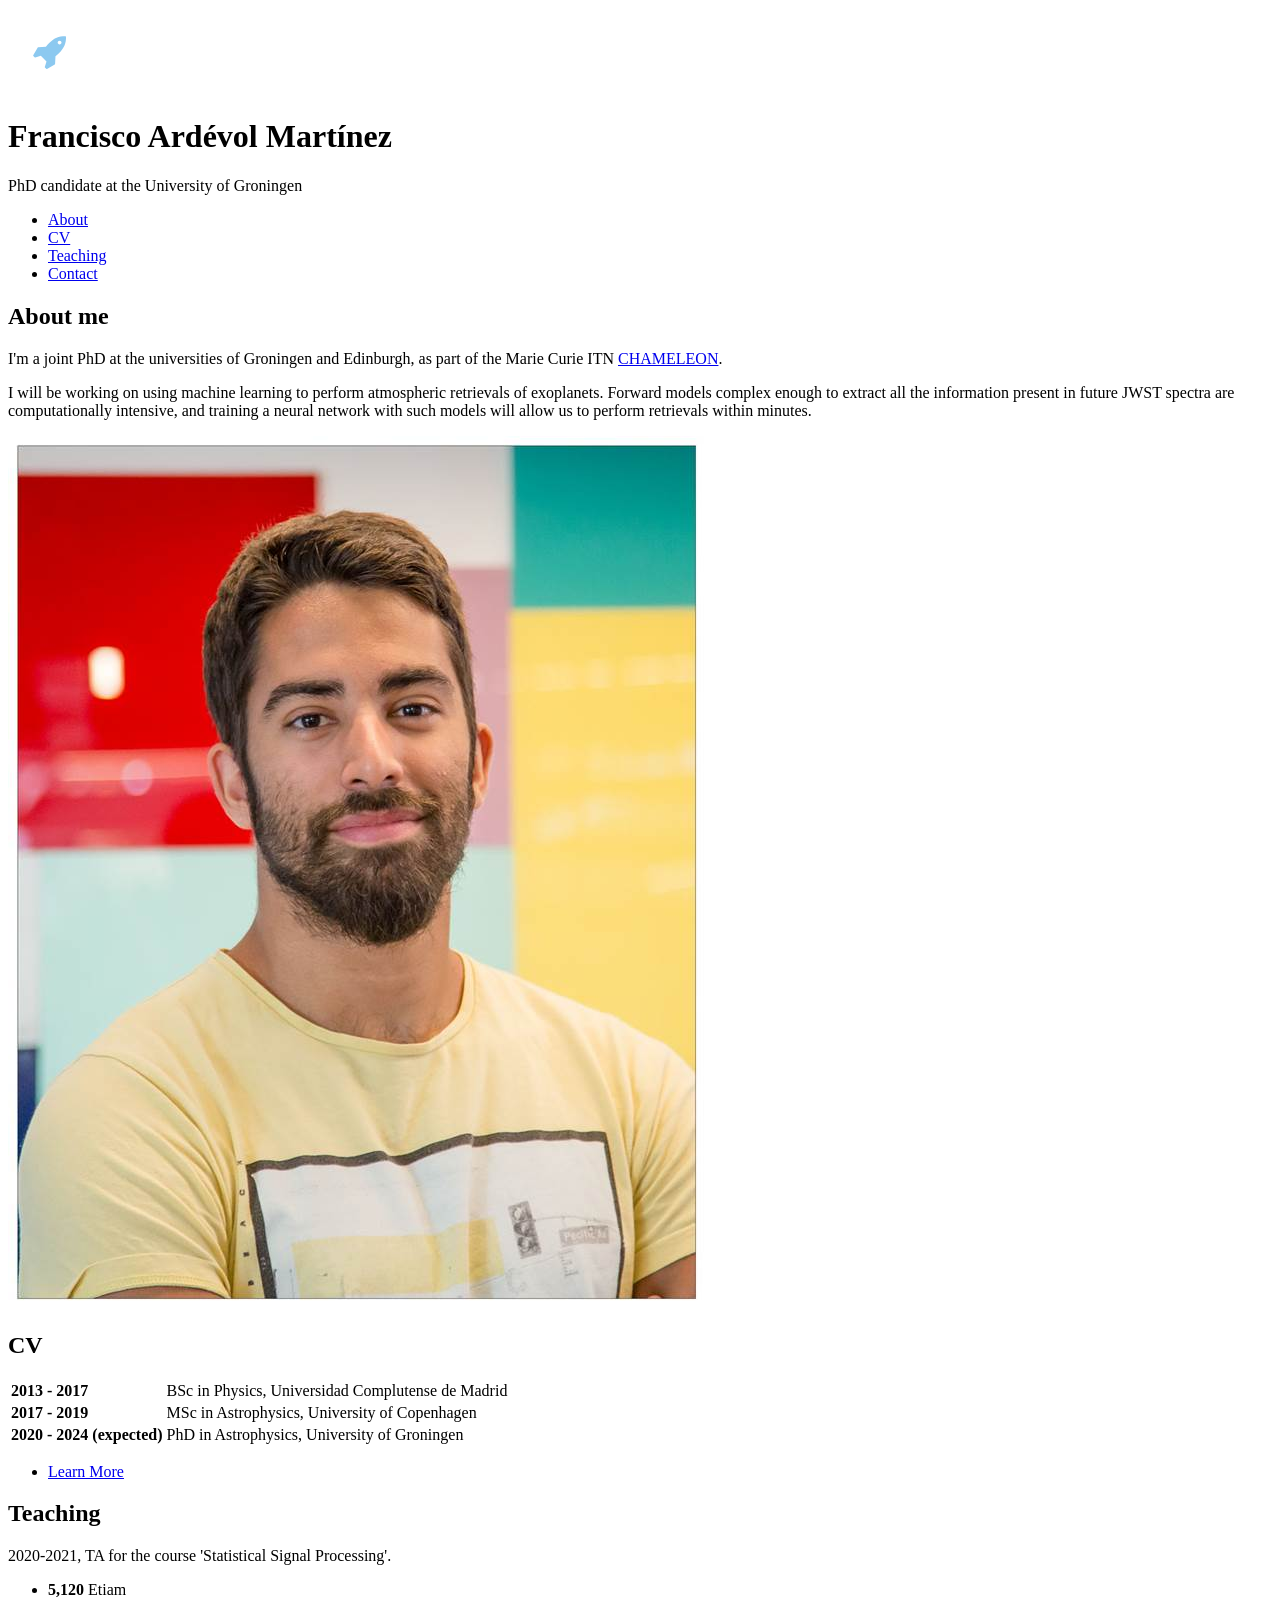
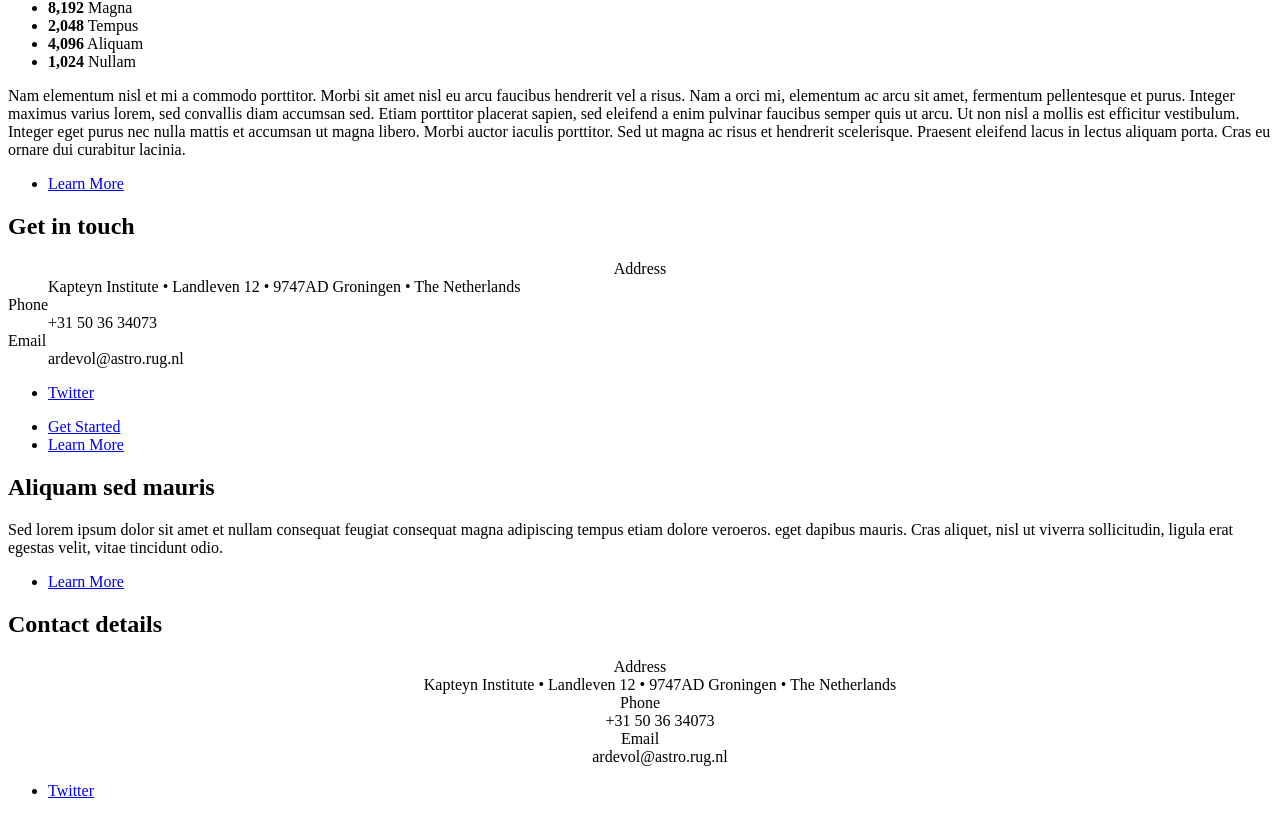
==== index.html @ 2ea7914f "Update index.html" ====
<!DOCTYPE HTML>
<!--
	Stellar by HTML5 UP
	html5up.net | @ajlkn
	Free for personal and commercial use under the CCA 3.0 license (html5up.net/license)
-->
<html>
	<head>
		<title>Francisco Ardévol Martínez</title>
		<meta charset="utf-8" />
		<meta name="viewport" content="width=device-width, initial-scale=1, user-scalable=no" />
		<link rel="stylesheet" href="assets/css/main.css" />
		<noscript><link rel="stylesheet" href="assets/css/noscript.css" /></noscript>
	</head>
	<body class="is-preload">

		<!-- Wrapper -->
			<div id="wrapper">

				<!-- Header -->
					<header id="header" class="alt">
						<span class="logo"><img src="images/logo.svg" alt="" /></span>
						<h1>Francisco Ardévol Martínez</h1>
						<p>PhD candidate at the University of Groningen<br />
						</p>
					</header>

				<!-- Nav -->
					<nav id="nav">
						<ul>
							<li><a href="#intro" class="active">About</a></li>
							<li><a href="#first">CV</a></li>
							<li><a href="#second">Teaching</a></li>
							<li><a href="#cta">Contact</a></li>
						</ul>
					</nav>

				<!-- Main -->
					<div id="main">

						<!-- Introduction -->
							<section id="intro" class="main">
								<div class="spotlight">
									<div class="content">
										<header class="major">
											<h2>About me</h2>
										</header>
										<p>I'm a joint PhD at the universities of Groningen and Edinburgh, as part of the Marie Curie ITN <a href="https://chameleon.wp.st-andrews.ac.uk/">CHAMELEON</a>.</p>
										<p> I will be working on using machine learning to perform atmospheric retrievals of exoplanets. Forward models complex enough to extract all the information present in future JWST spectra are computationally intensive, and training a neural network with such models will allow us to perform retrievals within minutes.</p>
									</div>
									<span class="image"><img src="images/me.jpg" alt="" /></span>
								</div>
							</section>

						<!-- CV -->
							<section id="first" class="main special">
								<header class="major">
									<h2>CV</h2>
								</header>
									<table>
                                        <tr>
                                            <td><b>2013 - 2017</b></td>
                                            <td>BSc in Physics, Universidad Complutense de Madrid</td>
                                        </tr>
                                        <tr>
                                            <td><b>2017 - 2019</b></td>
                                            <td>MSc in Astrophysics, University of Copenhagen</td>
                                        </tr>
                                        <tr>
                                            <td><b>2020 - 2024 (expected)</b></td>
                                            <td>PhD in Astrophysics, University of Groningen</td>
                                        </tr>
                                </table>
								<footer class="major">
									<ul class="actions special">
										<li><a href="generic.html" class="button">Learn More</a></li>
									</ul>
								</footer>
							</section>

						<!-- Teaching -->
							<section id="second" class="main special">
								<header class="major">
									<h2>Teaching</h2>
									<p>2020-2021, TA for the course 'Statistical Signal Processing'.</p>
								</header>
								<ul class="statistics">
									<li class="style1">
										<span class="icon solid fa-code-branch"></span>
										<strong>5,120</strong> Etiam
									</li>
									<li class="style2">
										<span class="icon fa-folder-open"></span>
										<strong>8,192</strong> Magna
									</li>
									<li class="style3">
										<span class="icon solid fa-signal"></span>
										<strong>2,048</strong> Tempus
									</li>
									<li class="style4">
										<span class="icon solid fa-laptop"></span>
										<strong>4,096</strong> Aliquam
									</li>
									<li class="style5">
										<span class="icon fa-gem"></span>
										<strong>1,024</strong> Nullam
									</li>
								</ul>
								<p class="content">Nam elementum nisl et mi a commodo porttitor. Morbi sit amet nisl eu arcu faucibus hendrerit vel a risus. Nam a orci mi, elementum ac arcu sit amet, fermentum pellentesque et purus. Integer maximus varius lorem, sed convallis diam accumsan sed. Etiam porttitor placerat sapien, sed eleifend a enim pulvinar faucibus semper quis ut arcu. Ut non nisl a mollis est efficitur vestibulum. Integer eget purus nec nulla mattis et accumsan ut magna libero. Morbi auctor iaculis porttitor. Sed ut magna ac risus et hendrerit scelerisque. Praesent eleifend lacus in lectus aliquam porta. Cras eu ornare dui curabitur lacinia.</p>
								<footer class="major">
									<ul class="actions special">
										<li><a href="generic.html" class="button">Learn More</a></li>
									</ul>
								</footer>
							</section>

						<!-- Contact -->
							<section id="cta" class="main special">
								<header class="major">
									<h2>Get in touch</h2>
										<dl class="alt">
											<dt align="center">Address</dt>
											<dd>Kapteyn Institute &bull; Landleven 12 &bull; 9747AD Groningen &bull; The Netherlands</dd>
											<dt>Phone</dt>
											<dd>+31 50 36 34073</dd>
											<dt>Email</dt>
											<dd>ardevol@astro.rug.nl</dd>
										</dl>
										<ul class="icons">
											<li><a href="https://twitter.com/franciscoarmar" class="icon brands fa-twitter alt"><span class="label">Twitter</span></a></li>
										</ul>
								</header>
								<footer class="major">
									<ul class="actions special">
										<li><a href="generic.html" class="button primary">Get Started</a></li>
										<li><a href="generic.html" class="button">Learn More</a></li>
									</ul>
								</footer>
							</section>

					</div>

				<!-- Footer -->
					<footer id="footer">
						<section>
							<h2>Aliquam sed mauris</h2>
							<p>Sed lorem ipsum dolor sit amet et nullam consequat feugiat consequat magna adipiscing tempus etiam dolore veroeros. eget dapibus mauris. Cras aliquet, nisl ut viverra sollicitudin, ligula erat egestas velit, vitae tincidunt odio.</p>
							<ul class="actions">
								<li><a href="generic.html" class="button">Learn More</a></li>
							</ul>
						</section>
						<section>
							<h2>Contact details</h2>
                                <dl class="alt" align="center">
                                    <dt>Address</dt>
                                    <dd>Kapteyn Institute &bull; Landleven 12 &bull; 9747AD Groningen &bull; The Netherlands</dd>
                                    <dt>Phone</dt>
                                    <dd>+31 50 36 34073</dd>
                                    <dt>Email</dt>
                                    <dd>ardevol@astro.rug.nl</dd>
                                </dl>
							<ul class="icons">
								<li><a href="#" class="icon brands fa-twitter alt"><span class="label">Twitter</span></a></li>
							</ul>
						</section>
					</footer>

			</div>

		<!-- Scripts -->
			<script src="assets/js/jquery.min.js"></script>
			<script src="assets/js/jquery.scrollex.min.js"></script>
			<script src="assets/js/jquery.scrolly.min.js"></script>
			<script src="assets/js/browser.min.js"></script>
			<script src="assets/js/breakpoints.min.js"></script>
			<script src="assets/js/util.js"></script>
			<script src="assets/js/main.js"></script>

	</body>
</html>
---- assets/css/main.css ----
@import url(fontawesome-all.min.css);
@import 'https://fonts.googleapis.com/css?family=Source+Sans+Pro:300,400';

/*
	Stellar by HTML5 UP
	html5up.net | @ajlkn
	Free for personal and commercial use under the CCA 3.0 license (html5up.net/license)
*/

html, body, div, span, applet, object,
iframe, h1, h2, h3, h4, h5, h6, p, blockquote,
pre, a, abbr, acronym, address, big, cite,
code, del, dfn, em, img, ins, kbd, q, s, samp,
small, strike, strong, sub, sup, tt, var, b,
u, i, center, dl, dt, dd, ol, ul, li, fieldset,
form, label, legend, table, caption, tbody,
tfoot, thead, tr, th, td, article, aside,
canvas, details, embed, figure, figcaption,
footer, header, hgroup, menu, nav, output, ruby,
section, summary, time, mark, audio, video {
	margin: 0;
	padding: 0;
	border: 0;
	font-size: 100%;
	font: inherit;
	vertical-align: baseline;}

article, aside, details, figcaption, figure,
footer, header, hgroup, menu, nav, section {
	display: block;}

body {
	line-height: 1;
}

ol, ul {
	list-style: none;
}

blockquote, q {
	quotes: none;
}

	blockquote:before, blockquote:after, q:before, q:after {
		content: '';
		content: none;
	}

table {
	border-collapse: collapse;
	border-spacing: 0;
}

body {
	-webkit-text-size-adjust: none;
}

mark {
	background-color: transparent;
	color: inherit;
}

input::-moz-focus-inner {
	border: 0;
	padding: 0;
}

input, select, textarea {
	-moz-appearance: none;
	-webkit-appearance: none;
	-ms-appearance: none;
	appearance: none;
}

/* Basic */

	@-ms-viewport {
		width: device-width;
	}

	body {
		-ms-overflow-style: scrollbar;
	}

	@media screen and (max-width: 480px) {

		html, body {
			min-width: 320px;
		}

	}

	html {
		box-sizing: border-box;
	}

	*, *:before, *:after {
		box-sizing: inherit;
	}

	body {
		background-color: #935d8c;
		background-image: url("images/overlay.png"), -moz-linear-gradient(45deg, #e37682 15%, #5f4d93 85%);
		background-image: url("images/overlay.png"), -webkit-linear-gradient(45deg, #e37682 15%, #5f4d93 85%);
		background-image: url("images/overlay.png"), -ms-linear-gradient(45deg, #e37682 15%, #5f4d93 85%);
		background-image: url("images/overlay.png"), linear-gradient(45deg, #e37682 15%, #5f4d93 85%);
	}

		body.is-preload *, body.is-preload *:before, body.is-preload *:after {
			-moz-animation: none !important;
			-webkit-animation: none !important;
			-ms-animation: none !important;
			animation: none !important;
			-moz-transition: none !important;
			-webkit-transition: none !important;
			-ms-transition: none !important;
			transition: none !important;
		}

/* Type */

	body {
		background-color: #935d8c;
		color: rgba(255, 255, 255, 0.65);
	}

	body, input, select, textarea {
		font-family: "Source Sans Pro", Helvetica, sans-serif;
		font-size: 17pt;
		font-weight: 300;
		line-height: 1.65;
	}

		@media screen and (max-width: 1680px) {

			body, input, select, textarea {
				font-size: 14pt;
			}

		}

		@media screen and (max-width: 1280px) {

			body, input, select, textarea {
				font-size: 12pt;
			}

		}

		@media screen and (max-width: 360px) {

			body, input, select, textarea {
				font-size: 11pt;
			}

		}

	a {
		-moz-transition: color 0.2s ease, border-bottom 0.2s ease;
		-webkit-transition: color 0.2s ease, border-bottom 0.2s ease;
		-ms-transition: color 0.2s ease, border-bottom 0.2s ease;
		transition: color 0.2s ease, border-bottom 0.2s ease;
		text-decoration: none;
		border-bottom: dotted 1px;
		color: inherit;
	}

		a:hover {
			border-bottom-color: transparent;
		}

	strong, b {
		font-weight: 400;
	}

	em, i {
		font-style: italic;
	}

	p {
		margin: 0 0 2em 0;
	}

		p.content {
			-moz-columns: 20em 2;
			-webkit-columns: 20em 2;
			-ms-columns: 20em 2;
			columns: 20em 2;
			-moz-column-gap: 2em;
			-webkit-column-gap: 2em;
			-ms-column-gap: 2em;
			column-gap: 2em;
			text-align: justify;
		}

	h1, h2, h3, h4, h5, h6 {
		font-weight: 300;
		line-height: 1.5;
		margin: 0 0 0.7em 0;
		letter-spacing: -0.025em;
	}

		h1 a, h2 a, h3 a, h4 a, h5 a, h6 a {
			color: inherit;
			text-decoration: none;
		}

	h1 {
		font-size: 2.5em;
		line-height: 1.2;
	}

	h2 {
		font-size: 1.5em;
	}

	h3 {
		font-size: 1.25em;
	}

	h4 {
		font-size: 1.1em;
	}

	h5 {
		font-size: 0.9em;
	}

	h6 {
		font-size: 0.7em;
	}

	@media screen and (max-width: 736px) {

		h1 {
			font-size: 2em;
		}

	}

	sub {
		font-size: 0.8em;
		position: relative;
		top: 0.5em;
	}

	sup {
		font-size: 0.8em;
		position: relative;
		top: -0.5em;
	}

	blockquote {
		border-left: solid 4px;
		font-style: italic;
		margin: 0 0 2em 0;
		padding: 0.5em 0 0.5em 2em;
	}

	code {
		border-radius: 8px;
		border: solid 1px;
		font-family: "Courier New", monospace;
		font-size: 0.9em;
		margin: 0 0.25em;
		padding: 0.25em 0.65em;
	}

	pre {
		-webkit-overflow-scrolling: touch;
		font-family: "Courier New", monospace;
		font-size: 0.9em;
		margin: 0 0 2em 0;
	}

		pre code {
			display: block;
			line-height: 1.75;
			padding: 1em 1.5em;
			overflow-x: auto;
		}

	hr {
		border: 0;
		border-bottom: solid 1px;
		margin: 2em 0;
	}

		hr.major {
			margin: 3em 0;
		}

	.align-left {
		text-align: left;
	}

	.align-center {
		text-align: center;
	}

	.align-right {
		text-align: right;
	}

	input, select, textarea {
		color: #ffffff;
	}

	a:hover {
		color: #ffffff;
	}

	strong, b {
		color: #ffffff;
	}

	h1, h2, h3, h4, h5, h6 {
		color: #ffffff;
	}

	blockquote {
		border-left-color: rgba(255, 255, 255, 0.35);
	}

	code {
		background: rgba(255, 255, 255, 0.075);
		border-color: rgba(255, 255, 255, 0.35);
	}

	hr {
		border-bottom-color: rgba(255, 255, 255, 0.35);
	}

/* Row */

	.row {
		display: flex;
		flex-wrap: wrap;
		box-sizing: border-box;
		align-items: stretch;
	}

		.row > * {
			box-sizing: border-box;
		}

		.row.gtr-uniform > * > :last-child {
			margin-bottom: 0;
		}

		.row.aln-left {
			justify-content: flex-start;
		}

		.row.aln-center {
			justify-content: center;
		}

		.row.aln-right {
			justify-content: flex-end;
		}

		.row.aln-top {
			align-items: flex-start;
		}

		.row.aln-middle {
			align-items: center;
		}

		.row.aln-bottom {
			align-items: flex-end;
		}

		.row > .imp {
			order: -1;
		}

		.row > .col-1 {
			width: 8.33333%;
		}

		.row > .off-1 {
			margin-left: 8.33333%;
		}

		.row > .col-2 {
			width: 16.66667%;
		}

		.row > .off-2 {
			margin-left: 16.66667%;
		}

		.row > .col-3 {
			width: 25%;
		}

		.row > .off-3 {
			margin-left: 25%;
		}

		.row > .col-4 {
			width: 33.33333%;
		}

		.row > .off-4 {
			margin-left: 33.33333%;
		}

		.row > .col-5 {
			width: 41.66667%;
		}

		.row > .off-5 {
			margin-left: 41.66667%;
		}

		.row > .col-6 {
			width: 50%;
		}

		.row > .off-6 {
			margin-left: 50%;
		}

		.row > .col-7 {
			width: 58.33333%;
		}

		.row > .off-7 {
			margin-left: 58.33333%;
		}

		.row > .col-8 {
			width: 66.66667%;
		}

		.row > .off-8 {
			margin-left: 66.66667%;
		}

		.row > .col-9 {
			width: 75%;
		}

		.row > .off-9 {
			margin-left: 75%;
		}

		.row > .col-10 {
			width: 83.33333%;
		}

		.row > .off-10 {
			margin-left: 83.33333%;
		}

		.row > .col-11 {
			width: 91.66667%;
		}

		.row > .off-11 {
			margin-left: 91.66667%;
		}

		.row > .col-12 {
			width: 100%;
		}

		.row > .off-12 {
			margin-left: 100%;
		}

		.row.gtr-0 {
			margin-top: 0;
			margin-left: 0em;
		}

			.row.gtr-0 > * {
				padding: 0 0 0 0em;
			}

			.row.gtr-0.gtr-uniform {
				margin-top: 0em;
			}

				.row.gtr-0.gtr-uniform > * {
					padding-top: 0em;
				}

		.row.gtr-25 {
			margin-top: 0;
			margin-left: -0.375em;
		}

			.row.gtr-25 > * {
				padding: 0 0 0 0.375em;
			}

			.row.gtr-25.gtr-uniform {
				margin-top: -0.375em;
			}

				.row.gtr-25.gtr-uniform > * {
					padding-top: 0.375em;
				}

		.row.gtr-50 {
			margin-top: 0;
			margin-left: -0.75em;
		}

			.row.gtr-50 > * {
				padding: 0 0 0 0.75em;
			}

			.row.gtr-50.gtr-uniform {
				margin-top: -0.75em;
			}

				.row.gtr-50.gtr-uniform > * {
					padding-top: 0.75em;
				}

		.row {
			margin-top: 0;
			margin-left: -1.5em;
		}

			.row > * {
				padding: 0 0 0 1.5em;
			}

			.row.gtr-uniform {
				margin-top: -1.5em;
			}

				.row.gtr-uniform > * {
					padding-top: 1.5em;
				}

		.row.gtr-150 {
			margin-top: 0;
			margin-left: -2.25em;
		}

			.row.gtr-150 > * {
				padding: 0 0 0 2.25em;
			}

			.row.gtr-150.gtr-uniform {
				margin-top: -2.25em;
			}

				.row.gtr-150.gtr-uniform > * {
					padding-top: 2.25em;
				}

		.row.gtr-200 {
			margin-top: 0;
			margin-left: -3em;
		}

			.row.gtr-200 > * {
				padding: 0 0 0 3em;
			}

			.row.gtr-200.gtr-uniform {
				margin-top: -3em;
			}

				.row.gtr-200.gtr-uniform > * {
					padding-top: 3em;
				}

		@media screen and (max-width: 1680px) {

			.row {
				display: flex;
				flex-wrap: wrap;
				box-sizing: border-box;
				align-items: stretch;
			}

				.row > * {
					box-sizing: border-box;
				}

				.row.gtr-uniform > * > :last-child {
					margin-bottom: 0;
				}

				.row.aln-left {
					justify-content: flex-start;
				}

				.row.aln-center {
					justify-content: center;
				}

				.row.aln-right {
					justify-content: flex-end;
				}

				.row.aln-top {
					align-items: flex-start;
				}

				.row.aln-middle {
					align-items: center;
				}

				.row.aln-bottom {
					align-items: flex-end;
				}

				.row > .imp-xlarge {
					order: -1;
				}

				.row > .col-1-xlarge {
					width: 8.33333%;
				}

				.row > .off-1-xlarge {
					margin-left: 8.33333%;
				}

				.row > .col-2-xlarge {
					width: 16.66667%;
				}

				.row > .off-2-xlarge {
					margin-left: 16.66667%;
				}

				.row > .col-3-xlarge {
					width: 25%;
				}

				.row > .off-3-xlarge {
					margin-left: 25%;
				}

				.row > .col-4-xlarge {
					width: 33.33333%;
				}

				.row > .off-4-xlarge {
					margin-left: 33.33333%;
				}

				.row > .col-5-xlarge {
					width: 41.66667%;
				}

				.row > .off-5-xlarge {
					margin-left: 41.66667%;
				}

				.row > .col-6-xlarge {
					width: 50%;
				}

				.row > .off-6-xlarge {
					margin-left: 50%;
				}

				.row > .col-7-xlarge {
					width: 58.33333%;
				}

				.row > .off-7-xlarge {
					margin-left: 58.33333%;
				}

				.row > .col-8-xlarge {
					width: 66.66667%;
				}

				.row > .off-8-xlarge {
					margin-left: 66.66667%;
				}

				.row > .col-9-xlarge {
					width: 75%;
				}

				.row > .off-9-xlarge {
					margin-left: 75%;
				}

				.row > .col-10-xlarge {
					width: 83.33333%;
				}

				.row > .off-10-xlarge {
					margin-left: 83.33333%;
				}

				.row > .col-11-xlarge {
					width: 91.66667%;
				}

				.row > .off-11-xlarge {
					margin-left: 91.66667%;
				}

				.row > .col-12-xlarge {
					width: 100%;
				}

				.row > .off-12-xlarge {
					margin-left: 100%;
				}

				.row.gtr-0 {
					margin-top: 0;
					margin-left: 0em;
				}

					.row.gtr-0 > * {
						padding: 0 0 0 0em;
					}

					.row.gtr-0.gtr-uniform {
						margin-top: 0em;
					}

						.row.gtr-0.gtr-uniform > * {
							padding-top: 0em;
						}

				.row.gtr-25 {
					margin-top: 0;
					margin-left: -0.375em;
				}

					.row.gtr-25 > * {
						padding: 0 0 0 0.375em;
					}

					.row.gtr-25.gtr-uniform {
						margin-top: -0.375em;
					}

						.row.gtr-25.gtr-uniform > * {
							padding-top: 0.375em;
						}

				.row.gtr-50 {
					margin-top: 0;
					margin-left: -0.75em;
				}

					.row.gtr-50 > * {
						padding: 0 0 0 0.75em;
					}

					.row.gtr-50.gtr-uniform {
						margin-top: -0.75em;
					}

						.row.gtr-50.gtr-uniform > * {
							padding-top: 0.75em;
						}

				.row {
					margin-top: 0;
					margin-left: -1.5em;
				}

					.row > * {
						padding: 0 0 0 1.5em;
					}

					.row.gtr-uniform {
						margin-top: -1.5em;
					}

						.row.gtr-uniform > * {
							padding-top: 1.5em;
						}

				.row.gtr-150 {
					margin-top: 0;
					margin-left: -2.25em;
				}

					.row.gtr-150 > * {
						padding: 0 0 0 2.25em;
					}

					.row.gtr-150.gtr-uniform {
						margin-top: -2.25em;
					}

						.row.gtr-150.gtr-uniform > * {
							padding-top: 2.25em;
						}

				.row.gtr-200 {
					margin-top: 0;
					margin-left: -3em;
				}

					.row.gtr-200 > * {
						padding: 0 0 0 3em;
					}

					.row.gtr-200.gtr-uniform {
						margin-top: -3em;
					}

						.row.gtr-200.gtr-uniform > * {
							padding-top: 3em;
						}

		}

		@media screen and (max-width: 1280px) {

			.row {
				display: flex;
				flex-wrap: wrap;
				box-sizing: border-box;
				align-items: stretch;
			}

				.row > * {
					box-sizing: border-box;
				}

				.row.gtr-uniform > * > :last-child {
					margin-bottom: 0;
				}

				.row.aln-left {
					justify-content: flex-start;
				}

				.row.aln-center {
					justify-content: center;
				}

				.row.aln-right {
					justify-content: flex-end;
				}

				.row.aln-top {
					align-items: flex-start;
				}

				.row.aln-middle {
					align-items: center;
				}

				.row.aln-bottom {
					align-items: flex-end;
				}

				.row > .imp-large {
					order: -1;
				}

				.row > .col-1-large {
					width: 8.33333%;
				}

				.row > .off-1-large {
					margin-left: 8.33333%;
				}

				.row > .col-2-large {
					width: 16.66667%;
				}

				.row > .off-2-large {
					margin-left: 16.66667%;
				}

				.row > .col-3-large {
					width: 25%;
				}

				.row > .off-3-large {
					margin-left: 25%;
				}

				.row > .col-4-large {
					width: 33.33333%;
				}

				.row > .off-4-large {
					margin-left: 33.33333%;
				}

				.row > .col-5-large {
					width: 41.66667%;
				}

				.row > .off-5-large {
					margin-left: 41.66667%;
				}

				.row > .col-6-large {
					width: 50%;
				}

				.row > .off-6-large {
					margin-left: 50%;
				}

				.row > .col-7-large {
					width: 58.33333%;
				}

				.row > .off-7-large {
					margin-left: 58.33333%;
				}

				.row > .col-8-large {
					width: 66.66667%;
				}

				.row > .off-8-large {
					margin-left: 66.66667%;
				}

				.row > .col-9-large {
					width: 75%;
				}

				.row > .off-9-large {
					margin-left: 75%;
				}

				.row > .col-10-large {
					width: 83.33333%;
				}

				.row > .off-10-large {
					margin-left: 83.33333%;
				}

				.row > .col-11-large {
					width: 91.66667%;
				}

				.row > .off-11-large {
					margin-left: 91.66667%;
				}

				.row > .col-12-large {
					width: 100%;
				}

				.row > .off-12-large {
					margin-left: 100%;
				}

				.row.gtr-0 {
					margin-top: 0;
					margin-left: 0em;
				}

					.row.gtr-0 > * {
						padding: 0 0 0 0em;
					}

					.row.gtr-0.gtr-uniform {
						margin-top: 0em;
					}

						.row.gtr-0.gtr-uniform > * {
							padding-top: 0em;
						}

				.row.gtr-25 {
					margin-top: 0;
					margin-left: -0.375em;
				}

					.row.gtr-25 > * {
						padding: 0 0 0 0.375em;
					}

					.row.gtr-25.gtr-uniform {
						margin-top: -0.375em;
					}

						.row.gtr-25.gtr-uniform > * {
							padding-top: 0.375em;
						}

				.row.gtr-50 {
					margin-top: 0;
					margin-left: -0.75em;
				}

					.row.gtr-50 > * {
						padding: 0 0 0 0.75em;
					}

					.row.gtr-50.gtr-uniform {
						margin-top: -0.75em;
					}

						.row.gtr-50.gtr-uniform > * {
							padding-top: 0.75em;
						}

				.row {
					margin-top: 0;
					margin-left: -1.5em;
				}

					.row > * {
						padding: 0 0 0 1.5em;
					}

					.row.gtr-uniform {
						margin-top: -1.5em;
					}

						.row.gtr-uniform > * {
							padding-top: 1.5em;
						}

				.row.gtr-150 {
					margin-top: 0;
					margin-left: -2.25em;
				}

					.row.gtr-150 > * {
						padding: 0 0 0 2.25em;
					}

					.row.gtr-150.gtr-uniform {
						margin-top: -2.25em;
					}

						.row.gtr-150.gtr-uniform > * {
							padding-top: 2.25em;
						}

				.row.gtr-200 {
					margin-top: 0;
					margin-left: -3em;
				}

					.row.gtr-200 > * {
						padding: 0 0 0 3em;
					}

					.row.gtr-200.gtr-uniform {
						margin-top: -3em;
					}

						.row.gtr-200.gtr-uniform > * {
							padding-top: 3em;
						}

		}

		@media screen and (max-width: 980px) {

			.row {
				display: flex;
				flex-wrap: wrap;
				box-sizing: border-box;
				align-items: stretch;
			}

				.row > * {
					box-sizing: border-box;
				}

				.row.gtr-uniform > * > :last-child {
					margin-bottom: 0;
				}

				.row.aln-left {
					justify-content: flex-start;
				}

				.row.aln-center {
					justify-content: center;
				}

				.row.aln-right {
					justify-content: flex-end;
				}

				.row.aln-top {
					align-items: flex-start;
				}

				.row.aln-middle {
					align-items: center;
				}

				.row.aln-bottom {
					align-items: flex-end;
				}

				.row > .imp-medium {
					order: -1;
				}

				.row > .col-1-medium {
					width: 8.33333%;
				}

				.row > .off-1-medium {
					margin-left: 8.33333%;
				}

				.row > .col-2-medium {
					width: 16.66667%;
				}

				.row > .off-2-medium {
					margin-left: 16.66667%;
				}

				.row > .col-3-medium {
					width: 25%;
				}

				.row > .off-3-medium {
					margin-left: 25%;
				}

				.row > .col-4-medium {
					width: 33.33333%;
				}

				.row > .off-4-medium {
					margin-left: 33.33333%;
				}

				.row > .col-5-medium {
					width: 41.66667%;
				}

				.row > .off-5-medium {
					margin-left: 41.66667%;
				}

				.row > .col-6-medium {
					width: 50%;
				}

				.row > .off-6-medium {
					margin-left: 50%;
				}

				.row > .col-7-medium {
					width: 58.33333%;
				}

				.row > .off-7-medium {
					margin-left: 58.33333%;
				}

				.row > .col-8-medium {
					width: 66.66667%;
				}

				.row > .off-8-medium {
					margin-left: 66.66667%;
				}

				.row > .col-9-medium {
					width: 75%;
				}

				.row > .off-9-medium {
					margin-left: 75%;
				}

				.row > .col-10-medium {
					width: 83.33333%;
				}

				.row > .off-10-medium {
					margin-left: 83.33333%;
				}

				.row > .col-11-medium {
					width: 91.66667%;
				}

				.row > .off-11-medium {
					margin-left: 91.66667%;
				}

				.row > .col-12-medium {
					width: 100%;
				}

				.row > .off-12-medium {
					margin-left: 100%;
				}

				.row.gtr-0 {
					margin-top: 0;
					margin-left: 0em;
				}

					.row.gtr-0 > * {
						padding: 0 0 0 0em;
					}

					.row.gtr-0.gtr-uniform {
						margin-top: 0em;
					}

						.row.gtr-0.gtr-uniform > * {
							padding-top: 0em;
						}

				.row.gtr-25 {
					margin-top: 0;
					margin-left: -0.375em;
				}

					.row.gtr-25 > * {
						padding: 0 0 0 0.375em;
					}

					.row.gtr-25.gtr-uniform {
						margin-top: -0.375em;
					}

						.row.gtr-25.gtr-uniform > * {
							padding-top: 0.375em;
						}

				.row.gtr-50 {
					margin-top: 0;
					margin-left: -0.75em;
				}

					.row.gtr-50 > * {
						padding: 0 0 0 0.75em;
					}

					.row.gtr-50.gtr-uniform {
						margin-top: -0.75em;
					}

						.row.gtr-50.gtr-uniform > * {
							padding-top: 0.75em;
						}

				.row {
					margin-top: 0;
					margin-left: -1.5em;
				}

					.row > * {
						padding: 0 0 0 1.5em;
					}

					.row.gtr-uniform {
						margin-top: -1.5em;
					}

						.row.gtr-uniform > * {
							padding-top: 1.5em;
						}

				.row.gtr-150 {
					margin-top: 0;
					margin-left: -2.25em;
				}

					.row.gtr-150 > * {
						padding: 0 0 0 2.25em;
					}

					.row.gtr-150.gtr-uniform {
						margin-top: -2.25em;
					}

						.row.gtr-150.gtr-uniform > * {
							padding-top: 2.25em;
						}

				.row.gtr-200 {
					margin-top: 0;
					margin-left: -3em;
				}

					.row.gtr-200 > * {
						padding: 0 0 0 3em;
					}

					.row.gtr-200.gtr-uniform {
						margin-top: -3em;
					}

						.row.gtr-200.gtr-uniform > * {
							padding-top: 3em;
						}

		}

		@media screen and (max-width: 736px) {

			.row {
				display: flex;
				flex-wrap: wrap;
				box-sizing: border-box;
				align-items: stretch;
			}

				.row > * {
					box-sizing: border-box;
				}

				.row.gtr-uniform > * > :last-child {
					margin-bottom: 0;
				}

				.row.aln-left {
					justify-content: flex-start;
				}

				.row.aln-center {
					justify-content: center;
				}

				.row.aln-right {
					justify-content: flex-end;
				}

				.row.aln-top {
					align-items: flex-start;
				}

				.row.aln-middle {
					align-items: center;
				}

				.row.aln-bottom {
					align-items: flex-end;
				}

				.row > .imp-small {
					order: -1;
				}

				.row > .col-1-small {
					width: 8.33333%;
				}

				.row > .off-1-small {
					margin-left: 8.33333%;
				}

				.row > .col-2-small {
					width: 16.66667%;
				}

				.row > .off-2-small {
					margin-left: 16.66667%;
				}

				.row > .col-3-small {
					width: 25%;
				}

				.row > .off-3-small {
					margin-left: 25%;
				}

				.row > .col-4-small {
					width: 33.33333%;
				}

				.row > .off-4-small {
					margin-left: 33.33333%;
				}

				.row > .col-5-small {
					width: 41.66667%;
				}

				.row > .off-5-small {
					margin-left: 41.66667%;
				}

				.row > .col-6-small {
					width: 50%;
				}

				.row > .off-6-small {
					margin-left: 50%;
				}

				.row > .col-7-small {
					width: 58.33333%;
				}

				.row > .off-7-small {
					margin-left: 58.33333%;
				}

				.row > .col-8-small {
					width: 66.66667%;
				}

				.row > .off-8-small {
					margin-left: 66.66667%;
				}

				.row > .col-9-small {
					width: 75%;
				}

				.row > .off-9-small {
					margin-left: 75%;
				}

				.row > .col-10-small {
					width: 83.33333%;
				}

				.row > .off-10-small {
					margin-left: 83.33333%;
				}

				.row > .col-11-small {
					width: 91.66667%;
				}

				.row > .off-11-small {
					margin-left: 91.66667%;
				}

				.row > .col-12-small {
					width: 100%;
				}

				.row > .off-12-small {
					margin-left: 100%;
				}

				.row.gtr-0 {
					margin-top: 0;
					margin-left: 0em;
				}

					.row.gtr-0 > * {
						padding: 0 0 0 0em;
					}

					.row.gtr-0.gtr-uniform {
						margin-top: 0em;
					}

						.row.gtr-0.gtr-uniform > * {
							padding-top: 0em;
						}

				.row.gtr-25 {
					margin-top: 0;
					margin-left: -0.25em;
				}

					.row.gtr-25 > * {
						padding: 0 0 0 0.25em;
					}

					.row.gtr-25.gtr-uniform {
						margin-top: -0.25em;
					}

						.row.gtr-25.gtr-uniform > * {
							padding-top: 0.25em;
						}

				.row.gtr-50 {
					margin-top: 0;
					margin-left: -0.5em;
				}

					.row.gtr-50 > * {
						padding: 0 0 0 0.5em;
					}

					.row.gtr-50.gtr-uniform {
						margin-top: -0.5em;
					}

						.row.gtr-50.gtr-uniform > * {
							padding-top: 0.5em;
						}

				.row {
					margin-top: 0;
					margin-left: -1em;
				}

					.row > * {
						padding: 0 0 0 1em;
					}

					.row.gtr-uniform {
						margin-top: -1em;
					}

						.row.gtr-uniform > * {
							padding-top: 1em;
						}

				.row.gtr-150 {
					margin-top: 0;
					margin-left: -1.5em;
				}

					.row.gtr-150 > * {
						padding: 0 0 0 1.5em;
					}

					.row.gtr-150.gtr-uniform {
						margin-top: -1.5em;
					}

						.row.gtr-150.gtr-uniform > * {
							padding-top: 1.5em;
						}

				.row.gtr-200 {
					margin-top: 0;
					margin-left: -2em;
				}

					.row.gtr-200 > * {
						padding: 0 0 0 2em;
					}

					.row.gtr-200.gtr-uniform {
						margin-top: -2em;
					}

						.row.gtr-200.gtr-uniform > * {
							padding-top: 2em;
						}

		}

		@media screen and (max-width: 480px) {

			.row {
				display: flex;
				flex-wrap: wrap;
				box-sizing: border-box;
				align-items: stretch;
			}

				.row > * {
					box-sizing: border-box;
				}

				.row.gtr-uniform > * > :last-child {
					margin-bottom: 0;
				}

				.row.aln-left {
					justify-content: flex-start;
				}

				.row.aln-center {
					justify-content: center;
				}

				.row.aln-right {
					justify-content: flex-end;
				}

				.row.aln-top {
					align-items: flex-start;
				}

				.row.aln-middle {
					align-items: center;
				}

				.row.aln-bottom {
					align-items: flex-end;
				}

				.row > .imp-xsmall {
					order: -1;
				}

				.row > .col-1-xsmall {
					width: 8.33333%;
				}

				.row > .off-1-xsmall {
					margin-left: 8.33333%;
				}

				.row > .col-2-xsmall {
					width: 16.66667%;
				}

				.row > .off-2-xsmall {
					margin-left: 16.66667%;
				}

				.row > .col-3-xsmall {
					width: 25%;
				}

				.row > .off-3-xsmall {
					margin-left: 25%;
				}

				.row > .col-4-xsmall {
					width: 33.33333%;
				}

				.row > .off-4-xsmall {
					margin-left: 33.33333%;
				}

				.row > .col-5-xsmall {
					width: 41.66667%;
				}

				.row > .off-5-xsmall {
					margin-left: 41.66667%;
				}

				.row > .col-6-xsmall {
					width: 50%;
				}

				.row > .off-6-xsmall {
					margin-left: 50%;
				}

				.row > .col-7-xsmall {
					width: 58.33333%;
				}

				.row > .off-7-xsmall {
					margin-left: 58.33333%;
				}

				.row > .col-8-xsmall {
					width: 66.66667%;
				}

				.row > .off-8-xsmall {
					margin-left: 66.66667%;
				}

				.row > .col-9-xsmall {
					width: 75%;
				}

				.row > .off-9-xsmall {
					margin-left: 75%;
				}

				.row > .col-10-xsmall {
					width: 83.33333%;
				}

				.row > .off-10-xsmall {
					margin-left: 83.33333%;
				}

				.row > .col-11-xsmall {
					width: 91.66667%;
				}

				.row > .off-11-xsmall {
					margin-left: 91.66667%;
				}

				.row > .col-12-xsmall {
					width: 100%;
				}

				.row > .off-12-xsmall {
					margin-left: 100%;
				}

				.row.gtr-0 {
					margin-top: 0;
					margin-left: 0em;
				}

					.row.gtr-0 > * {
						padding: 0 0 0 0em;
					}

					.row.gtr-0.gtr-uniform {
						margin-top: 0em;
					}

						.row.gtr-0.gtr-uniform > * {
							padding-top: 0em;
						}

				.row.gtr-25 {
					margin-top: 0;
					margin-left: -0.3125em;
				}

					.row.gtr-25 > * {
						padding: 0 0 0 0.3125em;
					}

					.row.gtr-25.gtr-uniform {
						margin-top: -0.3125em;
					}

						.row.gtr-25.gtr-uniform > * {
							padding-top: 0.3125em;
						}

				.row.gtr-50 {
					margin-top: 0;
					margin-left: -0.625em;
				}

					.row.gtr-50 > * {
						padding: 0 0 0 0.625em;
					}

					.row.gtr-50.gtr-uniform {
						margin-top: -0.625em;
					}

						.row.gtr-50.gtr-uniform > * {
							padding-top: 0.625em;
						}

				.row {
					margin-top: 0;
					margin-left: -1.25em;
				}

					.row > * {
						padding: 0 0 0 1.25em;
					}

					.row.gtr-uniform {
						margin-top: -1.25em;
					}

						.row.gtr-uniform > * {
							padding-top: 1.25em;
						}

				.row.gtr-150 {
					margin-top: 0;
					margin-left: -1.875em;
				}

					.row.gtr-150 > * {
						padding: 0 0 0 1.875em;
					}

					.row.gtr-150.gtr-uniform {
						margin-top: -1.875em;
					}

						.row.gtr-150.gtr-uniform > * {
							padding-top: 1.875em;
						}

				.row.gtr-200 {
					margin-top: 0;
					margin-left: -2.5em;
				}

					.row.gtr-200 > * {
						padding: 0 0 0 2.5em;
					}

					.row.gtr-200.gtr-uniform {
						margin-top: -2.5em;
					}

						.row.gtr-200.gtr-uniform > * {
							padding-top: 2.5em;
						}

		}

/* Box */

	.box {
		border-radius: 8px;
		border: solid;
		margin-bottom: 2em;
		padding: 1.5em;
	}

		.box > :last-child,
		.box > :last-child > :last-child,
		.box > :last-child > :last-child > :last-child {
			margin-bottom: 0;
		}

		.box.alt {
			border: 0;
			border-radius: 0;
			padding: 0;
		}

	.box {
		border-color: rgba(255, 255, 255, 0.35);
	}

/* Button */

	input[type="submit"],
	input[type="reset"],
	input[type="button"],
	button,
	.button {
		-moz-appearance: none;
		-webkit-appearance: none;
		-ms-appearance: none;
		appearance: none;
		-moz-transition: background-color 0.2s ease-in-out, color 0.2s ease-in-out;
		-webkit-transition: background-color 0.2s ease-in-out, color 0.2s ease-in-out;
		-ms-transition: background-color 0.2s ease-in-out, color 0.2s ease-in-out;
		transition: background-color 0.2s ease-in-out, color 0.2s ease-in-out;
		border-radius: 8px;
		border: 0;
		cursor: pointer;
		display: inline-block;
		font-weight: 300;
		height: 2.75em;
		line-height: 2.75em;
		min-width: 9.25em;
		padding: 0 1.5em;
		text-align: center;
		text-decoration: none;
		white-space: nowrap;
	}

		input[type="submit"].icon,
		input[type="reset"].icon,
		input[type="button"].icon,
		button.icon,
		.button.icon {
			padding-left: 1.35em;
		}

			input[type="submit"].icon:before,
			input[type="reset"].icon:before,
			input[type="button"].icon:before,
			button.icon:before,
			.button.icon:before {
				margin-right: 0.5em;
			}

		input[type="submit"].fit,
		input[type="reset"].fit,
		input[type="button"].fit,
		button.fit,
		.button.fit {
			width: 100%;
		}

		input[type="submit"].small,
		input[type="reset"].small,
		input[type="button"].small,
		button.small,
		.button.small {
			font-size: 0.8em;
		}

		input[type="submit"].large,
		input[type="reset"].large,
		input[type="button"].large,
		button.large,
		.button.large {
			font-size: 1.35em;
		}

		input[type="submit"].disabled, input[type="submit"]:disabled,
		input[type="reset"].disabled,
		input[type="reset"]:disabled,
		input[type="button"].disabled,
		input[type="button"]:disabled,
		button.disabled,
		button:disabled,
		.button.disabled,
		.button:disabled {
			pointer-events: none;
			opacity: 0.25;
		}

		@media screen and (max-width: 736px) {

			input[type="submit"],
			input[type="reset"],
			input[type="button"],
			button,
			.button {
				min-width: 0;
			}

		}

	input[type="submit"],
	input[type="reset"],
	input[type="button"],
	button,
	.button {
		background-color: transparent;
		box-shadow: inset 0 0 0 1px rgba(255, 255, 255, 0.35);
		color: #ffffff !important;
	}

		input[type="submit"]:hover,
		input[type="reset"]:hover,
		input[type="button"]:hover,
		button:hover,
		.button:hover {
			background-color: rgba(255, 255, 255, 0.075);
		}

		input[type="submit"]:active,
		input[type="reset"]:active,
		input[type="button"]:active,
		button:active,
		.button:active {
			background-color: rgba(255, 255, 255, 0.2);
		}

		input[type="submit"].icon:before,
		input[type="reset"].icon:before,
		input[type="button"].icon:before,
		button.icon:before,
		.button.icon:before {
			color: rgba(255, 255, 255, 0.5);
		}

		input[type="submit"].primary,
		input[type="reset"].primary,
		input[type="button"].primary,
		button.primary,
		.button.primary {
			background-color: #8cc9f0;
			color: #ffffff !important;
			box-shadow: none;
		}

			input[type="submit"].primary:hover,
			input[type="reset"].primary:hover,
			input[type="button"].primary:hover,
			button.primary:hover,
			.button.primary:hover {
				background-color: #9acff2;
			}

			input[type="submit"].primary:active,
			input[type="reset"].primary:active,
			input[type="button"].primary:active,
			button.primary:active,
			.button.primary:active {
				background-color: #7ec3ee;
			}

			input[type="submit"].primary.icon:before,
			input[type="reset"].primary.icon:before,
			input[type="button"].primary.icon:before,
			button.primary.icon:before,
			.button.primary.icon:before {
				color: #ffffff !important;
			}

/* Form */

	form {
		margin: 0 0 2em 0;
	}

	label {
		display: block;
		font-size: 0.9em;
		font-weight: 400;
		margin: 0 0 1em 0;
	}

	input[type="text"],
	input[type="password"],
	input[type="email"],
	select,
	textarea {
		-moz-appearance: none;
		-webkit-appearance: none;
		-ms-appearance: none;
		appearance: none;
		border-radius: 8px;
		border: solid 1px;
		color: inherit;
		display: block;
		outline: 0;
		padding: 0 1em;
		text-decoration: none;
		width: 100%;
	}

		input[type="text"]:invalid,
		input[type="password"]:invalid,
		input[type="email"]:invalid,
		select:invalid,
		textarea:invalid {
			box-shadow: none;
		}

	select {
		background-size: 1.25rem;
		background-repeat: no-repeat;
		background-position: calc(100% - 1rem) center;
		height: 2.75em;
		padding-right: 2.75em;
		text-overflow: ellipsis;
	}

		select:focus::-ms-value {
			background-color: transparent;
		}

		select::-ms-expand {
			display: none;
		}

	input[type="text"],
	input[type="password"],
	input[type="email"],
	select {
		height: 2.75em;
	}

	textarea {
		padding: 0.75em 1em;
	}

	input[type="checkbox"],
	input[type="radio"] {
		-moz-appearance: none;
		-webkit-appearance: none;
		-ms-appearance: none;
		appearance: none;
		display: block;
		float: left;
		margin-right: -2em;
		opacity: 0;
		width: 1em;
		z-index: -1;
	}

		input[type="checkbox"] + label,
		input[type="radio"] + label {
			text-decoration: none;
			cursor: pointer;
			display: inline-block;
			font-size: 1em;
			font-weight: 300;
			padding-left: 2.4em;
			padding-right: 0.75em;
			position: relative;
		}

			input[type="checkbox"] + label:before,
			input[type="radio"] + label:before {
				-moz-osx-font-smoothing: grayscale;
				-webkit-font-smoothing: antialiased;
				display: inline-block;
				font-style: normal;
				font-variant: normal;
				text-rendering: auto;
				line-height: 1;
				text-transform: none !important;
				font-family: 'Font Awesome 5 Free';
				font-weight: 900;
			}

			input[type="checkbox"] + label:before,
			input[type="radio"] + label:before {
				border-radius: 8px;
				border: solid 1px;
				content: '';
				display: inline-block;
				font-size: 0.8em;
				height: 2.0625em;
				left: 0;
				line-height: 2.0625em;
				position: absolute;
				text-align: center;
				top: 0;
				width: 2.0625em;
			}

		input[type="checkbox"]:checked + label:before,
		input[type="radio"]:checked + label:before {
			content: '\f00c';
		}

	input[type="checkbox"] + label:before {
		border-radius: 8px;
	}

	input[type="radio"] + label:before {
		border-radius: 100%;
	}

	::-webkit-input-placeholder {
		opacity: 1.0;
	}

	:-moz-placeholder {
		opacity: 1.0;
	}

	::-moz-placeholder {
		opacity: 1.0;
	}

	:-ms-input-placeholder {
		opacity: 1.0;
	}

	label {
		color: #ffffff;
	}

	input[type="text"],
	input[type="password"],
	input[type="email"],
	select,
	textarea {
		background-color: rgba(255, 255, 255, 0.075);
		border-color: rgba(255, 255, 255, 0.35);
	}

		input[type="text"]:focus,
		input[type="password"]:focus,
		input[type="email"]:focus,
		select:focus,
		textarea:focus {
			border-color: #8cc9f0;
			box-shadow: 0 0 0 1px #8cc9f0;
		}

	select {
		background-image: url("data:image/svg+xml;charset=utf8,%3Csvg xmlns='http://www.w3.org/2000/svg' width='40' height='40' preserveAspectRatio='none' viewBox='0 0 40 40'%3E%3Cpath d='M9.4,12.3l10.4,10.4l10.4-10.4c0.2-0.2,0.5-0.4,0.9-0.4c0.3,0,0.6,0.1,0.9,0.4l3.3,3.3c0.2,0.2,0.4,0.5,0.4,0.9 c0,0.4-0.1,0.6-0.4,0.9L20.7,31.9c-0.2,0.2-0.5,0.4-0.9,0.4c-0.3,0-0.6-0.1-0.9-0.4L4.3,17.3c-0.2-0.2-0.4-0.5-0.4-0.9 c0-0.4,0.1-0.6,0.4-0.9l3.3-3.3c0.2-0.2,0.5-0.4,0.9-0.4S9.1,12.1,9.4,12.3z' fill='rgba(255, 255, 255, 0.35)' /%3E%3C/svg%3E");
	}

		select option {
			color: #ffffff;
			background: #935d8c;
		}

	input[type="checkbox"] + label,
	input[type="radio"] + label {
		color: rgba(255, 255, 255, 0.65);
	}

		input[type="checkbox"] + label:before,
		input[type="radio"] + label:before {
			background: rgba(255, 255, 255, 0.075);
			border-color: rgba(255, 255, 255, 0.35);
		}

	input[type="checkbox"]:checked + label:before,
	input[type="radio"]:checked + label:before {
		background-color: #ffffff;
		border-color: #ffffff;
		color: #935d8c;
	}

	input[type="checkbox"]:focus + label:before,
	input[type="radio"]:focus + label:before {
		border-color: #8cc9f0;
		box-shadow: 0 0 0 1px #8cc9f0;
	}

	::-webkit-input-placeholder {
		color: rgba(255, 255, 255, 0.5) !important;
	}

	:-moz-placeholder {
		color: rgba(255, 255, 255, 0.5) !important;
	}

	::-moz-placeholder {
		color: rgba(255, 255, 255, 0.5) !important;
	}

	:-ms-input-placeholder {
		color: rgba(255, 255, 255, 0.5) !important;
	}

	.formerize-placeholder {
		color: rgba(255, 255, 255, 0.5) !important;
	}

/* Icon */

	.icon {
		text-decoration: none;
		-moz-transition: background-color 0.2s ease-in-out, color 0.2s ease-in-out;
		-webkit-transition: background-color 0.2s ease-in-out, color 0.2s ease-in-out;
		-ms-transition: background-color 0.2s ease-in-out, color 0.2s ease-in-out;
		transition: background-color 0.2s ease-in-out, color 0.2s ease-in-out;
		border-bottom: none;
		position: relative;
	}

		.icon:before {
			-moz-osx-font-smoothing: grayscale;
			-webkit-font-smoothing: antialiased;
			display: inline-block;
			font-style: normal;
			font-variant: normal;
			text-rendering: auto;
			line-height: 1;
			text-transform: none !important;
			font-family: 'Font Awesome 5 Free';
			font-weight: 400;
		}

		.icon > .label {
			display: none;
		}

		.icon:before {
			line-height: solid;
		}

		.icon.solid:before {
			font-weight: 900;
		}

		.icon.brands:before {
			font-family: 'Font Awesome 5 Brands';
		}

		.icon.major {
			border: solid 1px;
			display: inline-block;
			border-radius: 100%;
			padding: 0.65em;
			margin: 0 0 2em 0;
			cursor: default;
		}

			.icon.major:before {
				display: inline-block;
				font-size: 6.25rem;
				width: 2.25em;
				height: 2.25em;
				line-height: 2.2em;
				border-radius: 100%;
				border: solid 1px;
				text-align: center;
			}

		.icon.alt {
			display: inline-block;
			border: solid 1px;
			border-radius: 100%;
		}

			.icon.alt:before {
				display: block;
				font-size: 1.25em;
				width: 2em;
				height: 2em;
				text-align: center;
				line-height: 2em;
			}

		.icon.style1 {
			color: #efa8b0;
		}

		.icon.style2 {
			color: #c79cc8;
		}

		.icon.style3 {
			color: #a89cc8;
		}

		.icon.style4 {
			color: #9bb2e1;
		}

		.icon.style5 {
			color: #8cc9f0;
		}

		@media screen and (max-width: 1680px) {

			.icon.major:before {
				font-size: 5.5rem;
			}

		}

		@media screen and (max-width: 1280px) {

			.icon.major:before {
				font-size: 4.75rem;
			}

		}

		@media screen and (max-width: 736px) {

			.icon.major {
				margin: 0 0 1.5em 0;
				padding: 0.35em;
			}

				.icon.major:before {
					font-size: 3.5rem;
				}

		}

	.icon.major {
		border-color: rgba(255, 255, 255, 0.35);
	}

		.icon.major:before {
			border-color: rgba(255, 255, 255, 0.35);
		}

	.icon.alt {
		border-color: rgba(255, 255, 255, 0.35);
		color: #ffffff;
	}

		.icon.alt:hover {
			background-color: rgba(255, 255, 255, 0.075);
		}

		.icon.alt:active {
			background-color: rgba(255, 255, 255, 0.2);
		}

/* Image */

	.image {
		border-radius: 8px;
		border: 0;
		display: inline-block;
		position: relative;
	}

		.image img {
			border-radius: 8px;
			display: block;
		}

		.image.left, .image.right {
			max-width: 40%;
		}

			.image.left img, .image.right img {
				width: 100%;
			}

		.image.left {
			float: left;
			margin: 0 1.5em 1em 0;
			top: 0.25em;
		}

		.image.right {
			float: right;
			margin: 0 0 1em 1.5em;
			top: 0.25em;
		}

		.image.fit {
			display: block;
			margin: 0 0 2em 0;
			width: 100%;
		}

			.image.fit img {
				width: 100%;
			}

		.image.main {
			display: block;
			margin: 0 0 3em 0;
			width: 100%;
		}

			.image.main img {
				width: 100%;
			}

/* List */

	ol {
		list-style: decimal;
		margin: 0 0 2em 0;
		padding-left: 1.25em;
	}

		ol li {
			padding-left: 0.25em;
		}

	ul {
		list-style: disc;
		margin: 0 0 2em 0;
		padding-left: 1em;
	}

		ul li {
			padding-left: 0.5em;
		}

		ul.alt {
			list-style: none;
			padding-left: 0;
		}

			ul.alt li {
				border-top: solid 1px;
				padding: 0.5em 0;
			}

				ul.alt li:first-child {
					border-top: 0;
					padding-top: 0;
				}

	dl {
		margin: 0 0 2em 0;
	}

		dl dt {
			display: block;
			font-weight: 400;
			margin: 0 0 1em 0;
		}

		dl dd {
			margin-left: 2em;
		}

		dl.alt dt {
			display: block;
			width: 3em;
			margin: 0;
			clear: left;
			float: left;
		}

		dl.alt dd {
			margin: 0 0 0.85em 5.5em;
		}

		dl.alt:after {
			content: '';
			display: block;
			clear: both;
		}

	ul.alt li {
		border-top-color: rgba(255, 255, 255, 0.35);
	}

	dl dt {
		color: #ffffff;
	}

/* Actions */

	ul.actions {
		display: -moz-flex;
		display: -webkit-flex;
		display: -ms-flex;
		display: flex;
		cursor: default;
		list-style: none;
		margin-left: -1em;
		padding-left: 0;
	}

		ul.actions li {
			padding: 0 0 0 1em;
			vertical-align: middle;
		}

		ul.actions.special {
			-moz-justify-content: center;
			-webkit-justify-content: center;
			-ms-justify-content: center;
			justify-content: center;
			width: 100%;
			margin-left: 0;
		}

			ul.actions.special li:first-child {
				padding-left: 0;
			}

		ul.actions.stacked {
			-moz-flex-direction: column;
			-webkit-flex-direction: column;
			-ms-flex-direction: column;
			flex-direction: column;
			margin-left: 0;
		}

			ul.actions.stacked li {
				padding: 1.3em 0 0 0;
			}

				ul.actions.stacked li:first-child {
					padding-top: 0;
				}

		ul.actions.fit {
			width: calc(100% + 1em);
		}

			ul.actions.fit li {
				-moz-flex-grow: 1;
				-webkit-flex-grow: 1;
				-ms-flex-grow: 1;
				flex-grow: 1;
				-moz-flex-shrink: 1;
				-webkit-flex-shrink: 1;
				-ms-flex-shrink: 1;
				flex-shrink: 1;
				width: 100%;
			}

				ul.actions.fit li > * {
					width: 100%;
				}

			ul.actions.fit.stacked {
				width: 100%;
			}

		@media screen and (max-width: 480px) {

			ul.actions:not(.fixed) {
				-moz-flex-direction: column;
				-webkit-flex-direction: column;
				-ms-flex-direction: column;
				flex-direction: column;
				margin-left: 0;
				width: 100% !important;
			}

				ul.actions:not(.fixed) li {
					-moz-flex-grow: 1;
					-webkit-flex-grow: 1;
					-ms-flex-grow: 1;
					flex-grow: 1;
					-moz-flex-shrink: 1;
					-webkit-flex-shrink: 1;
					-ms-flex-shrink: 1;
					flex-shrink: 1;
					padding: 1em 0 0 0;
					text-align: center;
					width: 100%;
				}

					ul.actions:not(.fixed) li > * {
						width: 100%;
					}

					ul.actions:not(.fixed) li:first-child {
						padding-top: 0;
					}

					ul.actions:not(.fixed) li input[type="submit"],
					ul.actions:not(.fixed) li input[type="reset"],
					ul.actions:not(.fixed) li input[type="button"],
					ul.actions:not(.fixed) li button,
					ul.actions:not(.fixed) li .button {
						width: 100%;
					}

						ul.actions:not(.fixed) li input[type="submit"].icon:before,
						ul.actions:not(.fixed) li input[type="reset"].icon:before,
						ul.actions:not(.fixed) li input[type="button"].icon:before,
						ul.actions:not(.fixed) li button.icon:before,
						ul.actions:not(.fixed) li .button.icon:before {
							margin-left: -0.5rem;
						}

		}

/* Icons */

	ul.icons {
		cursor: default;
		list-style: none;
		padding-left: 0;
	}

		ul.icons li {
			display: inline-block;
			padding: 0 0.65em 0 0;
		}

			ul.icons li:last-child {
				padding-right: 0 !important;
			}

/* Section/Article */

	section.special, article.special {
		text-align: center;
	}

	header.major {
		margin-bottom: 3em;
	}

		header.major h2 {
			font-size: 2em;
		}

			header.major h2:after {
				display: block;
				content: '';
				width: 3.25em;
				height: 2px;
				margin: 0.7em 0 1em 0;
				border-radius: 2px;
			}

				section.special header.major h2:after, article.special header.major h2:after {
					margin-left: auto;
					margin-right: auto;
				}

		header.major p {
			font-size: 1.25em;
			letter-spacing: -0.025em;
		}

		header.major.special {
			text-align: center;
		}

			header.major.special h2:after {
				margin-left: auto;
				margin-right: auto;
			}

	footer.major {
		margin-top: 3em;
	}

	@media screen and (max-width: 736px) {

		header.major {
			margin-bottom: 0;
		}

			header.major h2 {
				font-size: 1.5em;
			}

			header.major p {
				font-size: 1em;
				letter-spacing: 0;
			}

				header.major p br {
					display: none;
				}

		footer.major {
			margin-top: 0;
		}

	}

	header.major h2:after {
		background-color: rgba(255, 255, 255, 0.35);
	}

/* Table */

	.table-wrapper {
		-webkit-overflow-scrolling: touch;
		overflow-x: auto;
	}

	table {
		margin: 0 0 2em 0;
		width: 100%;
	}

		table tbody tr {
			border: solid 1px;
			border-left: 0;
			border-right: 0;
		}

		table td {
			padding: 0.75em 0.75em;
		}

		table th {
			font-size: 0.9em;
			font-weight: 400;
			padding: 0 0.75em 0.75em 0.75em;
			text-align: left;
		}

		table thead {
			border-bottom: solid 2px;
		}

		table tfoot {
			border-top: solid 2px;
		}

		table.alt {
			border-collapse: separate;
		}

			table.alt tbody tr td {
				border: solid 1px;
				border-left-width: 0;
				border-top-width: 0;
			}

				table.alt tbody tr td:first-child {
					border-left-width: 1px;
				}

			table.alt tbody tr:first-child td {
				border-top-width: 1px;
			}

			table.alt thead {
				border-bottom: 0;
			}

			table.alt tfoot {
				border-top: 0;
			}

	table tbody tr {
		border-color: rgba(255, 255, 255, 0.35);
	}

		table tbody tr:nth-child(2n + 1) {
			background-color: rgba(255, 255, 255, 0.075);
		}

	table th {
		color: #ffffff;
	}

	table thead {
		border-bottom-color: rgba(255, 255, 255, 0.35);
	}

	table tfoot {
		border-top-color: rgba(255, 255, 255, 0.35);
	}

	table.alt tbody tr td {
		border-color: rgba(255, 255, 255, 0.35);
	}

/* Features */

	.features {
		display: -moz-flex;
		display: -webkit-flex;
		display: -ms-flex;
		display: flex;
		-moz-flex-wrap: wrap;
		-webkit-flex-wrap: wrap;
		-ms-flex-wrap: wrap;
		flex-wrap: wrap;
		-moz-justify-content: center;
		-webkit-justify-content: center;
		-ms-justify-content: center;
		justify-content: center;
		width: calc(100% + 2em);
		margin: 0 0 3em -2em;
		padding: 0;
		list-style: none;
	}

		.features li {
			width: calc(33.33333% - 2em);
			margin-left: 2em;
			margin-top: 3em;
			padding: 0;
		}

			.features li:nth-child(1), .features li:nth-child(2), .features li:nth-child(3) {
				margin-top: 0;
			}

			.features li > :last-child {
				margin-bottom: 0;
			}

		@media screen and (max-width: 980px) {

			.features li {
				width: calc(50% - 2em);
			}

				.features li:nth-child(3) {
					margin-top: 3em;
				}

		}

		@media screen and (max-width: 736px) {

			.features {
				width: 100%;
				margin: 0 0 2em 0;
			}

				.features li {
					width: 100%;
					margin-left: 0;
					margin-top: 2em;
				}

					.features li:nth-child(2), .features li:nth-child(3) {
						margin-top: 2em;
					}

		}

/* Statistics */

	.statistics {
		display: -moz-flex;
		display: -webkit-flex;
		display: -ms-flex;
		display: flex;
		width: 100%;
		margin: 0 0 3em 0;
		padding: 0;
		list-style: none;
		cursor: default;
	}

		.statistics li {
			-moz-flex: 1;
			-webkit-flex: 1;
			-ms-flex: 1;
			flex: 1;
			padding: 1.5em;
			color: #ffffff;
			text-align: center;
		}

			.statistics li.style1 {
				background-color: #efa8b0;
			}

			.statistics li.style2 {
				background-color: #c79cc8;
			}

			.statistics li.style3 {
				background-color: #a89cc8;
			}

			.statistics li.style4 {
				background-color: #9bb2e1;
			}

			.statistics li.style5 {
				background-color: #8cc9f0;
			}

			.statistics li strong, .statistics li b {
				display: block;
				font-size: 2em;
				line-height: 1.1;
				color: inherit !important;
				font-weight: 300;
				letter-spacing: -0.025em;
			}

			.statistics li:first-child {
				border-top-left-radius: 8px;
				border-bottom-left-radius: 8px;
			}

			.statistics li:last-child {
				border-top-right-radius: 8px;
				border-bottom-right-radius: 8px;
			}

			.statistics li .icon {
				display: inline-block;
			}

				.statistics li .icon:before {
					font-size: 2.75rem;
					line-height: 1.3;
				}

		@media screen and (max-width: 980px) {

			.statistics li strong, .statistics li b {
				font-size: 1.5em;
			}

		}

		@media screen and (max-width: 736px) {

			.statistics {
				display: block;
				width: 20em;
				max-width: 100%;
				margin: 0 auto 2em auto;
			}

				.statistics li:first-child {
					border-bottom-left-radius: 0;
					border-top-right-radius: 8px;
				}

				.statistics li:last-child {
					border-top-right-radius: 0;
					border-bottom-left-radius: 8px;
				}

				.statistics li .icon:before {
					font-size: 3.75rem;
				}

				.statistics li strong, .statistics li b {
					font-size: 2.5em;
				}

		}

/* Spotlight */

	.spotlight {
		display: -moz-flex;
		display: -webkit-flex;
		display: -ms-flex;
		display: flex;
		-moz-align-items: center;
		-webkit-align-items: center;
		-ms-align-items: center;
		align-items: center;
		margin: 0 0 2em 0;
	}

		.spotlight .content {
			-moz-flex: 1;
			-webkit-flex: 1;
			-ms-flex: 1;
			flex: 1;
		}

			.spotlight .content > :last-child {
				margin-bottom: 0;
			}

			.spotlight .content header.major {
				margin: 0 0 2em 0;
			}

		.spotlight .image {
			display: inline-block;
			margin-left: 4em;
			padding: 0.65em;
			border-radius: 100%;
			border: solid 1px;
		}

			.spotlight .image img {
				display: block;
				border-radius: 100%;
				width: 16em;
			}

		@media screen and (max-width: 980px) {

			.spotlight {
				-moz-flex-direction: column-reverse;
				-webkit-flex-direction: column-reverse;
				-ms-flex-direction: column-reverse;
				flex-direction: column-reverse;
				text-align: center;
			}

				.spotlight .content {
					-moz-flex: 0 1 auto;
					-webkit-flex: 0 1 auto;
					-ms-flex: 0 1 auto;
					flex: 0 1 auto;
					width: 100%;
				}

					.spotlight .content header.major h2:after {
						margin-left: auto;
						margin-right: auto;
					}

					.spotlight .content .actions {
						-moz-justify-content: center;
						-webkit-justify-content: center;
						-ms-justify-content: center;
						justify-content: center;
						width: calc(100% + 1em);
					}

				.spotlight .image {
					-moz-flex: 0 1 auto;
					-webkit-flex: 0 1 auto;
					-ms-flex: 0 1 auto;
					flex: 0 1 auto;
					margin-left: 0;
					margin-bottom: 2em;
				}

		}

		@media screen and (max-width: 736px) {

			.spotlight .image {
				padding: 0.35em;
			}

				.spotlight .image img {
					width: 12em;
				}

		}

	.spotlight .image {
		border-color: rgba(255, 255, 255, 0.35);
	}

/* Header */

	#header {
		padding: 5em 5em 1em 5em ;
		text-align: center;
	}

		#header h1 {
			margin: 0 0 0.25em 0;
		}

		#header p {
			font-size: 1.25em;
			letter-spacing: -0.025em;
		}

		#header.alt {
			padding: 7em 5em 4em 5em ;
		}

			#header.alt h1 {
				font-size: 3.25em;
			}

			#header.alt > * {
				-moz-transition: opacity 3s ease;
				-webkit-transition: opacity 3s ease;
				-ms-transition: opacity 3s ease;
				transition: opacity 3s ease;
				-moz-transition-delay: 0.5s;
				-webkit-transition-delay: 0.5s;
				-ms-transition-delay: 0.5s;
				transition-delay: 0.5s;
				opacity: 1;
			}

			#header.alt .logo {
				-moz-transition: opacity 1.25s ease, -moz-transform 0.5s ease;
				-webkit-transition: opacity 1.25s ease, -webkit-transform 0.5s ease;
				-ms-transition: opacity 1.25s ease, -ms-transform 0.5s ease;
				transition: opacity 1.25s ease, transform 0.5s ease;
				-moz-transition-delay: 0s;
				-webkit-transition-delay: 0s;
				-ms-transition-delay: 0s;
				transition-delay: 0s;
				display: block;
				margin: 0 0 1.5em 0;
			}

				#header.alt .logo img {
					display: block;
					margin: 0 auto;
					max-width: 75%;
				}

		@media screen and (max-width: 1280px) {

			#header {
				padding: 4em 4em 0.1em 4em ;
			}

				#header.alt {
					padding: 6em 4em 3em 4em ;
				}

		}

		@media screen and (max-width: 980px) {

			#header {
				padding: 4em 3em 0.1em 3em ;
			}

				#header.alt {
					padding: 5em 3em 2em 3em ;
				}

		}

		@media screen and (max-width: 736px) {

			#header {
				padding: 3em 2em 0.1em 2em ;
			}

				#header p {
					font-size: 1em;
					letter-spacing: 0;
				}

					#header p br {
						display: none;
					}

				#header.alt {
					padding: 4em 2em 1em 2em ;
				}

					#header.alt h1 {
						font-size: 2.5em;
					}

		}

		@media screen and (max-width: 480px) {

			#header {
				padding: 3em 1.5em 0.1em 1.5em ;
			}

				#header.alt {
					padding: 4em 1.5em 1em 1.5em ;
				}

		}

		@media screen and (max-width: 360px) {

			#header {
				padding: 2.5em 1em 0.1em 1em ;
			}

				#header.alt {
					padding: 3.5em 1em 0.5em 1em ;
				}

		}

		body.is-preload #header.alt > * {
			opacity: 0;
		}

		body.is-preload #header.alt .logo {
			-moz-transform: scale(0.8) rotate(-30deg);
			-webkit-transform: scale(0.8) rotate(-30deg);
			-ms-transform: scale(0.8) rotate(-30deg);
			transform: scale(0.8) rotate(-30deg);
		}

/* Nav */

	#nav {
		-moz-transition: background-color 0.2s ease, border-top-left-radius 0.2s ease, border-top-right-radius 0.2s ease, padding 0.2s ease;
		-webkit-transition: background-color 0.2s ease, border-top-left-radius 0.2s ease, border-top-right-radius 0.2s ease, padding 0.2s ease;
		-ms-transition: background-color 0.2s ease, border-top-left-radius 0.2s ease, border-top-right-radius 0.2s ease, padding 0.2s ease;
		transition: background-color 0.2s ease, border-top-left-radius 0.2s ease, border-top-right-radius 0.2s ease, padding 0.2s ease;
		background-color: #ffffff;
		color: #636363;
		position: absolute;
		width: 64em;
		max-width: calc(100% - 4em);
		padding: 1em;
		background-color: #f7f7f7;
		border-top-left-radius: 0.25em;
		border-top-right-radius: 0.25em;
		cursor: default;
		text-align: center;
	}

		#nav input, #nav select, #nav textarea {
			color: #636363;
		}

		#nav a:hover {
			color: #636363;
		}

		#nav strong, #nav b {
			color: #636363;
		}

		#nav h1, #nav h2, #nav h3, #nav h4, #nav h5, #nav h6 {
			color: #636363;
		}

		#nav blockquote {
			border-left-color: #dddddd;
		}

		#nav code {
			background: rgba(222, 222, 222, 0.25);
			border-color: #dddddd;
		}

		#nav hr {
			border-bottom-color: #dddddd;
		}

		#nav + #main {
			padding-top: 4.25em;
		}

		#nav ul {
			margin: 0;
			padding: 0;
			list-style: none;
		}

			#nav ul li {
				-moz-transition: margin 0.2s ease;
				-webkit-transition: margin 0.2s ease;
				-ms-transition: margin 0.2s ease;
				transition: margin 0.2s ease;
				display: inline-block;
				margin: 0 0.35em;
				padding: 0;
				vertical-align: middle;
			}

				#nav ul li a {
					-moz-transition: font-size 0.2s ease;
					-webkit-transition: font-size 0.2s ease;
					-ms-transition: font-size 0.2s ease;
					transition: font-size 0.2s ease;
					display: inline-block;
					height: 2.25em;
					line-height: 2.25em;
					padding: 0 1.25em;
					border: 0;
					border-radius: 8px;
					box-shadow: inset 0 0 0 1px transparent;
				}

					#nav ul li a:hover {
						background-color: rgba(222, 222, 222, 0.25);
					}

					#nav ul li a.active {
						background-color: #ffffff;
						box-shadow: none;
					}

		#nav.alt {
			position: fixed;
			top: 0;
			padding: 0.5em 1em;
			background-color: rgba(247, 247, 247, 0.95);
			border-top-left-radius: 0;
			border-top-right-radius: 0;
			z-index: 10000;
		}

			#nav.alt ul li {
				margin: 0 0.175em;
			}

				#nav.alt ul li a {
					font-size: 0.9em;
				}

		@media screen and (max-width: 736px) {

			#nav {
				display: none;
			}

				#nav + #main {
					padding-top: 0;
				}

		}

/* Main */

	#main {
		background-color: #ffffff;
		color: #636363;
		border-radius: 0.25em;
	}

		#main input, #main select, #main textarea {
			color: #636363;
		}

		#main a:hover {
			color: #636363;
		}

		#main strong, #main b {
			color: #636363;
		}

		#main h1, #main h2, #main h3, #main h4, #main h5, #main h6 {
			color: #636363;
		}

		#main blockquote {
			border-left-color: #dddddd;
		}

		#main code {
			background: rgba(222, 222, 222, 0.25);
			border-color: #dddddd;
		}

		#main hr {
			border-bottom-color: #dddddd;
		}

		#main .box {
			border-color: #dddddd;
		}

		#main input[type="submit"],
		#main input[type="reset"],
		#main input[type="button"],
		#main button,
		#main .button {
			background-color: transparent;
			box-shadow: inset 0 0 0 1px #dddddd;
			color: #636363 !important;
		}

			#main input[type="submit"]:hover,
			#main input[type="reset"]:hover,
			#main input[type="button"]:hover,
			#main button:hover,
			#main .button:hover {
				background-color: rgba(222, 222, 222, 0.25);
			}

			#main input[type="submit"]:active,
			#main input[type="reset"]:active,
			#main input[type="button"]:active,
			#main button:active,
			#main .button:active {
				background-color: rgba(222, 222, 222, 0.5);
			}

			#main input[type="submit"].icon:before,
			#main input[type="reset"].icon:before,
			#main input[type="button"].icon:before,
			#main button.icon:before,
			#main .button.icon:before {
				color: rgba(99, 99, 99, 0.25);
			}

			#main input[type="submit"].primary,
			#main input[type="reset"].primary,
			#main input[type="button"].primary,
			#main button.primary,
			#main .button.primary {
				background-color: #8cc9f0;
				color: #ffffff !important;
				box-shadow: none;
			}

				#main input[type="submit"].primary:hover,
				#main input[type="reset"].primary:hover,
				#main input[type="button"].primary:hover,
				#main button.primary:hover,
				#main .button.primary:hover {
					background-color: #9acff2;
				}

				#main input[type="submit"].primary:active,
				#main input[type="reset"].primary:active,
				#main input[type="button"].primary:active,
				#main button.primary:active,
				#main .button.primary:active {
					background-color: #7ec3ee;
				}

				#main input[type="submit"].primary.icon:before,
				#main input[type="reset"].primary.icon:before,
				#main input[type="button"].primary.icon:before,
				#main button.primary.icon:before,
				#main .button.primary.icon:before {
					color: #ffffff !important;
				}

		#main label {
			color: #636363;
		}

		#main input[type="text"],
		#main input[type="password"],
		#main input[type="email"],
		#main select,
		#main textarea {
			background-color: rgba(222, 222, 222, 0.25);
			border-color: #dddddd;
		}

			#main input[type="text"]:focus,
			#main input[type="password"]:focus,
			#main input[type="email"]:focus,
			#main select:focus,
			#main textarea:focus {
				border-color: #8cc9f0;
				box-shadow: 0 0 0 1px #8cc9f0;
			}

		#main select {
			background-image: url("data:image/svg+xml;charset=utf8,%3Csvg xmlns='http://www.w3.org/2000/svg' width='40' height='40' preserveAspectRatio='none' viewBox='0 0 40 40'%3E%3Cpath d='M9.4,12.3l10.4,10.4l10.4-10.4c0.2-0.2,0.5-0.4,0.9-0.4c0.3,0,0.6,0.1,0.9,0.4l3.3,3.3c0.2,0.2,0.4,0.5,0.4,0.9 c0,0.4-0.1,0.6-0.4,0.9L20.7,31.9c-0.2,0.2-0.5,0.4-0.9,0.4c-0.3,0-0.6-0.1-0.9-0.4L4.3,17.3c-0.2-0.2-0.4-0.5-0.4-0.9 c0-0.4,0.1-0.6,0.4-0.9l3.3-3.3c0.2-0.2,0.5-0.4,0.9-0.4S9.1,12.1,9.4,12.3z' fill='%23dddddd' /%3E%3C/svg%3E");
		}

			#main select option {
				color: #636363;
				background: #ffffff;
			}

		#main input[type="checkbox"] + label,
		#main input[type="radio"] + label {
			color: #636363;
		}

			#main input[type="checkbox"] + label:before,
			#main input[type="radio"] + label:before {
				background: rgba(222, 222, 222, 0.25);
				border-color: #dddddd;
			}

		#main input[type="checkbox"]:checked + label:before,
		#main input[type="radio"]:checked + label:before {
			background-color: #636363;
			border-color: #636363;
			color: #ffffff;
		}

		#main input[type="checkbox"]:focus + label:before,
		#main input[type="radio"]:focus + label:before {
			border-color: #8cc9f0;
			box-shadow: 0 0 0 1px #8cc9f0;
		}

		#main ::-webkit-input-placeholder {
			color: rgba(99, 99, 99, 0.25) !important;
		}

		#main :-moz-placeholder {
			color: rgba(99, 99, 99, 0.25) !important;
		}

		#main ::-moz-placeholder {
			color: rgba(99, 99, 99, 0.25) !important;
		}

		#main :-ms-input-placeholder {
			color: rgba(99, 99, 99, 0.25) !important;
		}

		#main .formerize-placeholder {
			color: rgba(99, 99, 99, 0.25) !important;
		}

		#main .icon.major {
			border-color: #dddddd;
		}

			#main .icon.major:before {
				border-color: #dddddd;
			}

		#main .icon.alt {
			border-color: #dddddd;
			color: #636363;
		}

			#main .icon.alt:hover {
				background-color: rgba(222, 222, 222, 0.25);
			}

			#main .icon.alt:active {
				background-color: rgba(222, 222, 222, 0.5);
			}

		#main ul.alt li {
			border-top-color: #dddddd;
		}

		#main dl dt {
			color: #636363;
		}

		#main header.major h2:after {
			background-color: #dddddd;
			background-image: -moz-linear-gradient(90deg, #efa8b0, #a89cc8, #8cc9f0);
			background-image: -webkit-linear-gradient(90deg, #efa8b0, #a89cc8, #8cc9f0);
			background-image: -ms-linear-gradient(90deg, #efa8b0, #a89cc8, #8cc9f0);
			background-image: linear-gradient(90deg, #efa8b0, #a89cc8, #8cc9f0);
		}

		#main table tbody tr {
			border-color: #dddddd;
		}

			#main table tbody tr:nth-child(2n + 1) {
				background-color: rgba(222, 222, 222, 0.25);
			}

		#main table th {
			color: #636363;
		}

		#main table thead {
			border-bottom-color: #dddddd;
		}

		#main table tfoot {
			border-top-color: #dddddd;
		}

		#main table.alt tbody tr td {
			border-color: #dddddd;
		}

		#main .spotlight .image {
			border-color: #dddddd;
		}

		#main > .main {
			padding: 5em 5em 3em 5em ;
			border-top: solid 1px #dddddd;
		}

			#main > .main:first-child {
				border-top: 0;
			}

			#main > .main > .image.main:first-child {
				margin: -5em 0 5em -5em;
				width: calc(100% + 10em);
				border-top-right-radius: 0.25em;
				border-top-left-radius: 0.25em;
				border-bottom-right-radius: 0;
				border-bottom-left-radius: 0;
			}

				#main > .main > .image.main:first-child img {
					border-top-right-radius: 0.25em;
					border-top-left-radius: 0.25em;
					border-bottom-right-radius: 0;
					border-bottom-left-radius: 0;
				}

		@media screen and (max-width: 1280px) {

			#main > .main {
				padding: 4em 4em 2em 4em ;
			}

				#main > .main > .image.main:first-child {
					margin: -4em 0 4em -4em;
					width: calc(100% + 8em);
				}

		}

		@media screen and (max-width: 980px) {

			#main > .main {
				padding: 4em 3em 2em 3em ;
			}

				#main > .main > .image.main:first-child {
					margin: -4em 0 4em -3em;
					width: calc(100% + 6em);
				}

		}

		@media screen and (max-width: 736px) {

			#main > .main {
				padding: 3em 2em 1em 2em ;
			}

				#main > .main > .image.main:first-child {
					margin: -3em 0 2em -2em;
					width: calc(100% + 4em);
				}

		}

		@media screen and (max-width: 480px) {

			#main > .main {
				padding: 3em 1.5em 1em 1.5em ;
			}

				#main > .main > .image.main:first-child {
					margin: -3em 0 1.5em -1.5em;
					width: calc(100% + 3em);
				}

		}

		@media screen and (max-width: 360px) {

			#main {
				border-radius: 0;
			}

				#main > .main {
					padding: 2.5em 1em 0.5em 1em ;
				}

					#main > .main > .image.main:first-child {
						margin: -2.5em 0 1.5em -1em;
						width: calc(100% + 2em);
						border-radius: 0;
					}

						#main > .main > .image.main:first-child img {
							border-radius: 0;
						}

		}

/* Footer */

	#footer {
		display: -moz-flex;
		display: -webkit-flex;
		display: -ms-flex;
		display: flex;
		-moz-flex-wrap: wrap;
		-webkit-flex-wrap: wrap;
		-ms-flex-wrap: wrap;
		flex-wrap: wrap;
		padding: 5em 5em 3em 5em ;
		width: calc(100% + 2em);
		margin: 0 0 3em -2em;
	}

		#footer > * {
			width: calc(50% - 2em);
			margin-left: 2em;
		}

		#footer .copyright {
			width: 100%;
			margin: 2.5em 0 2em 0;
			font-size: 0.8em;
			text-align: center;
		}

		@media screen and (max-width: 1280px) {

			#footer {
				padding: 4em 4em 2em 4em ;
			}

		}

		@media screen and (max-width: 980px) {

			#footer {
				padding: 4em 3em 2em 3em ;
				display: block;
				margin: 0 0 3em 0;
				width: 100%;
			}

				#footer > * {
					width: 100%;
					margin-left: 0;
					margin-bottom: 3em;
				}

				#footer .copyright {
					text-align: left;
				}

		}

		@media screen and (max-width: 736px) {

			#footer {
				padding: 3em 2em 1em 2em ;
			}

		}

		@media screen and (max-width: 480px) {

			#footer {
				padding: 3em 1.5em 1em 1.5em ;
			}

		}

		@media screen and (max-width: 480px) {

			#footer {
				padding: 2.5em 1em 0.5em 1em ;
			}

		}

/* Wrapper */

	#wrapper {
		width: 64em;
		max-width: calc(100% - 4em);
		margin: 0 auto;
	}

		@media screen and (max-width: 480px) {

			#wrapper {
				max-width: calc(100% - 2em);
			}

		}

		@media screen and (max-width: 360px) {

			#wrapper {
				max-width: 100%;
			}

		}
---- assets/css/noscript.css ----
/*
	Stellar by HTML5 UP
	html5up.net | @ajlkn
	Free for personal and commercial use under the CCA 3.0 license (html5up.net/license)
*/

/* Header */

	body.is-preload #header.alt > * {
		opacity: 1;
	}

	body.is-preload #header.alt .logo {
		-moz-transform: none;
		-webkit-transform: none;
		-ms-transform: none;
		transform: none;
	}
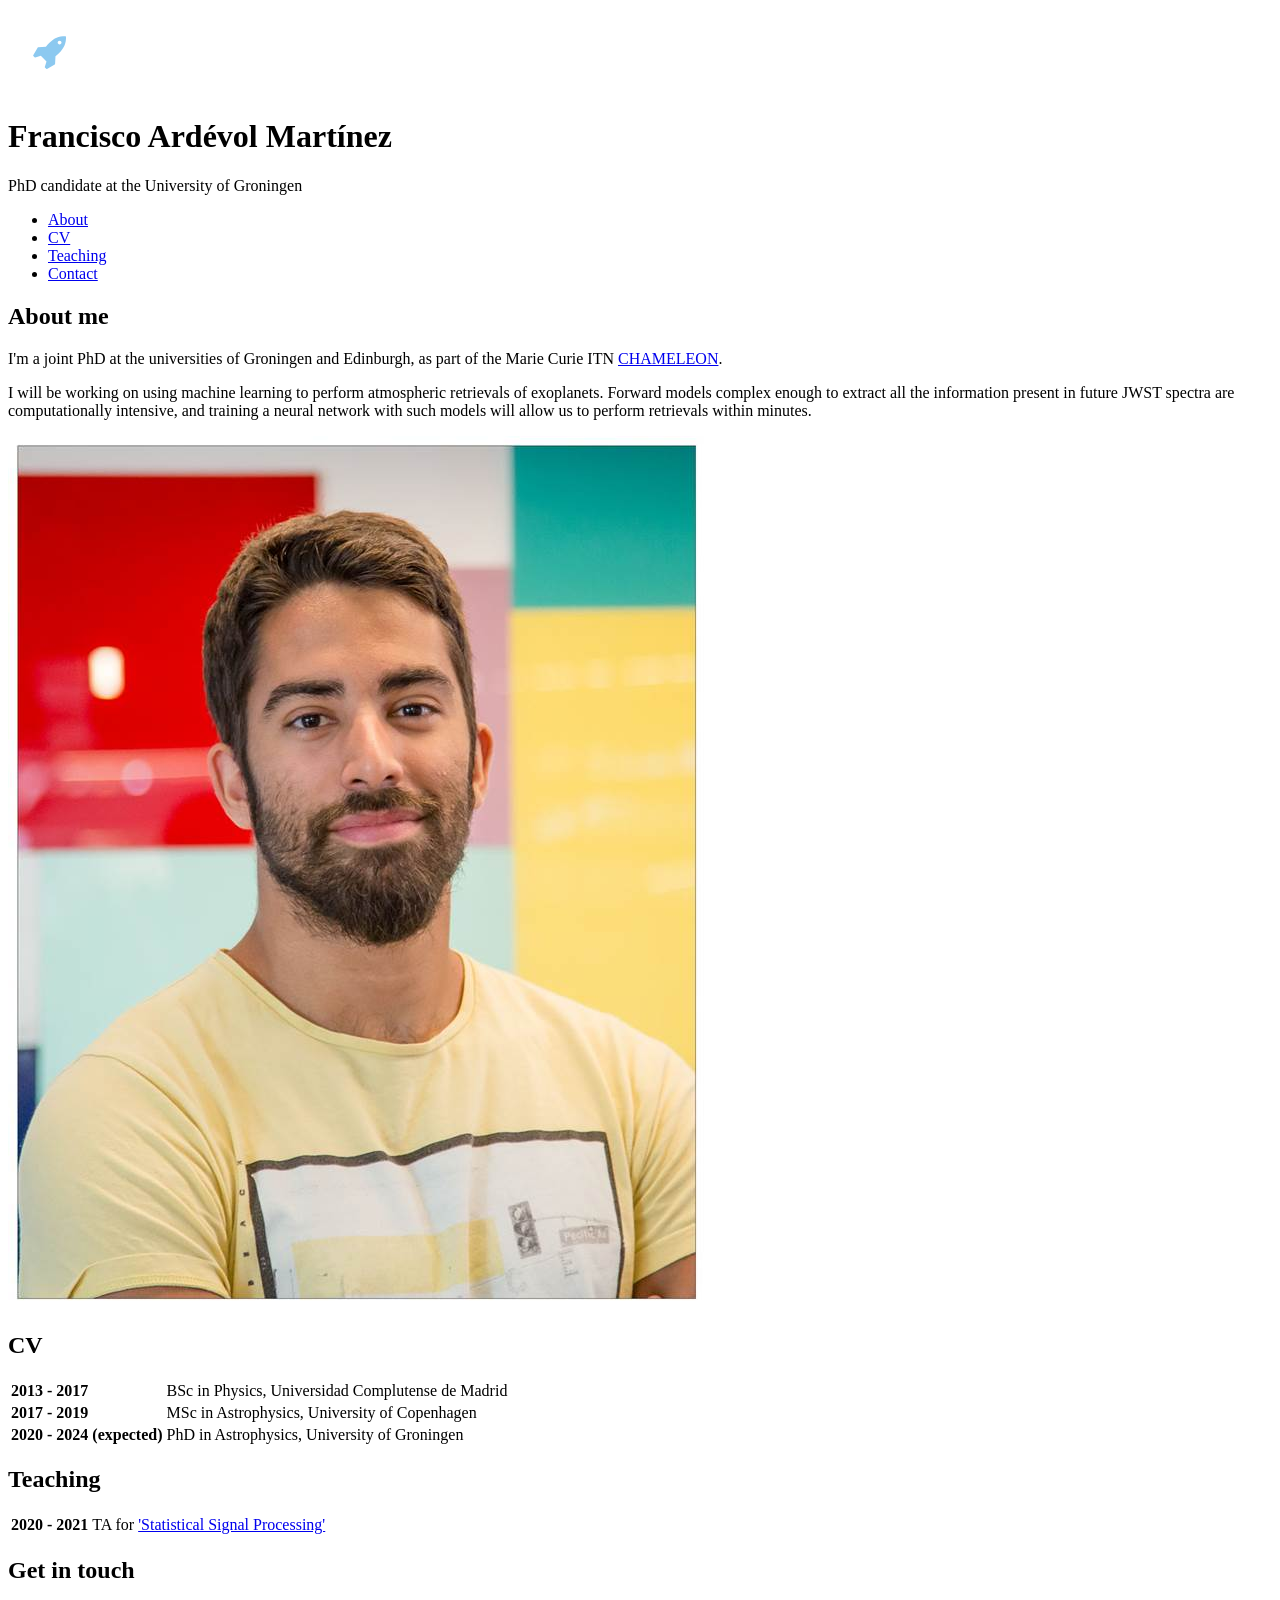
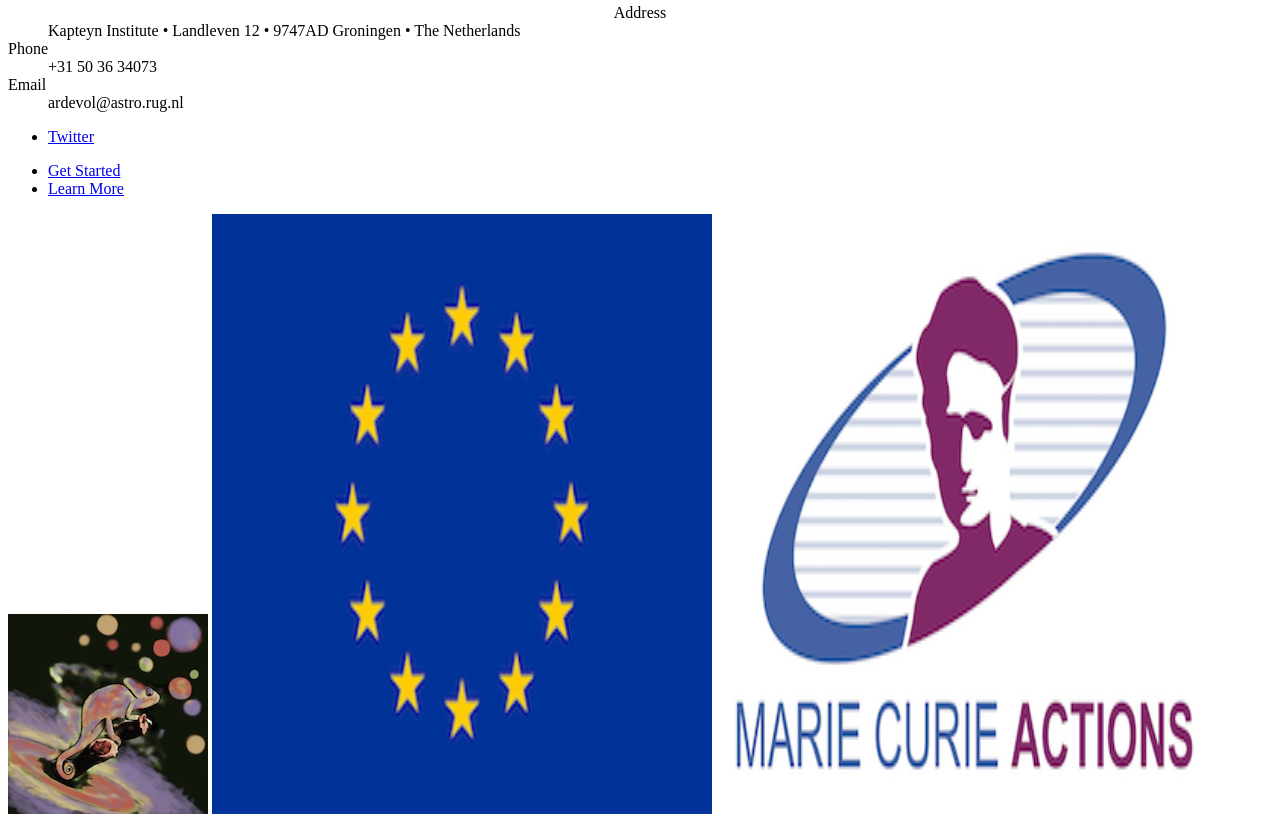
==== commit 1c5dcabe: "Update index.html" ====
--- a/index.html
+++ b/index.html
@@ -48,7 +48,7 @@
 										<p>I'm a joint PhD at the universities of Groningen and Edinburgh, as part of the Marie Curie ITN <a href="https://chameleon.wp.st-andrews.ac.uk/">CHAMELEON</a>.</p>
 										<p> I will be working on using machine learning to perform atmospheric retrievals of exoplanets. Forward models complex enough to extract all the information present in future JWST spectra are computationally intensive, and training a neural network with such models will allow us to perform retrievals within minutes.</p>
 									</div>
-									<span class="image"><img src="images/me.jpg" alt="" /></span>
+									<span class="image"><img src="images/me.jpg" alt="Francisco Ardevol Martinez" /></span>
 								</div>
 							</section>
 
@@ -71,47 +71,19 @@
                                             <td>PhD in Astrophysics, University of Groningen</td>
                                         </tr>
                                 </table>
-								<footer class="major">
-									<ul class="actions special">
-										<li><a href="generic.html" class="button">Learn More</a></li>
-									</ul>
-								</footer>
 							</section>
 
 						<!-- Teaching -->
 							<section id="second" class="main special">
 								<header class="major">
 									<h2>Teaching</h2>
-									<p>2020-2021, TA for the course 'Statistical Signal Processing'.</p>
+									<table>
+                                        <tr>
+                                            <td><b>2020 - 2021</b></td>
+                                            <td>TA for <a href="https://www.rug.nl/ocasys/rug/vak/show?code=WMAS011-05">'Statistical Signal Processing'</a></td>
+                                        </tr>
+                                    </table>
 								</header>
-								<ul class="statistics">
-									<li class="style1">
-										<span class="icon solid fa-code-branch"></span>
-										<strong>5,120</strong> Etiam
-									</li>
-									<li class="style2">
-										<span class="icon fa-folder-open"></span>
-										<strong>8,192</strong> Magna
-									</li>
-									<li class="style3">
-										<span class="icon solid fa-signal"></span>
-										<strong>2,048</strong> Tempus
-									</li>
-									<li class="style4">
-										<span class="icon solid fa-laptop"></span>
-										<strong>4,096</strong> Aliquam
-									</li>
-									<li class="style5">
-										<span class="icon fa-gem"></span>
-										<strong>1,024</strong> Nullam
-									</li>
-								</ul>
-								<p class="content">Nam elementum nisl et mi a commodo porttitor. Morbi sit amet nisl eu arcu faucibus hendrerit vel a risus. Nam a orci mi, elementum ac arcu sit amet, fermentum pellentesque et purus. Integer maximus varius lorem, sed convallis diam accumsan sed. Etiam porttitor placerat sapien, sed eleifend a enim pulvinar faucibus semper quis ut arcu. Ut non nisl a mollis est efficitur vestibulum. Integer eget purus nec nulla mattis et accumsan ut magna libero. Morbi auctor iaculis porttitor. Sed ut magna ac risus et hendrerit scelerisque. Praesent eleifend lacus in lectus aliquam porta. Cras eu ornare dui curabitur lacinia.</p>
-								<footer class="major">
-									<ul class="actions special">
-										<li><a href="generic.html" class="button">Learn More</a></li>
-									</ul>
-								</footer>
 							</section>
 
 						<!-- Contact -->
@@ -142,27 +114,9 @@
 
 				<!-- Footer -->
 					<footer id="footer">
-						<section>
-							<h2>Aliquam sed mauris</h2>
-							<p>Sed lorem ipsum dolor sit amet et nullam consequat feugiat consequat magna adipiscing tempus etiam dolore veroeros. eget dapibus mauris. Cras aliquet, nisl ut viverra sollicitudin, ligula erat egestas velit, vitae tincidunt odio.</p>
-							<ul class="actions">
-								<li><a href="generic.html" class="button">Learn More</a></li>
-							</ul>
-						</section>
-						<section>
-							<h2>Contact details</h2>
-                                <dl class="alt" align="center">
-                                    <dt>Address</dt>
-                                    <dd>Kapteyn Institute &bull; Landleven 12 &bull; 9747AD Groningen &bull; The Netherlands</dd>
-                                    <dt>Phone</dt>
-                                    <dd>+31 50 36 34073</dd>
-                                    <dt>Email</dt>
-                                    <dd>ardevol@astro.rug.nl</dd>
-                                </dl>
-							<ul class="icons">
-								<li><a href="#" class="icon brands fa-twitter alt"><span class="label">Twitter</span></a></li>
-							</ul>
-						</section>
+						<img src="images/chameleon-logo-200.jpg" alt="CHAMELEON" style="scale=0.1;"/>
+                        <img src="images/eu-flag-300.jpg" alt="EU" style="width:500px;height:600px;"/>
+                        <img src="images/marie-curie-logo-329.png" alt="MC ITN" style="width:500px;height:600px;"/>
 					</footer>
 
 			</div>
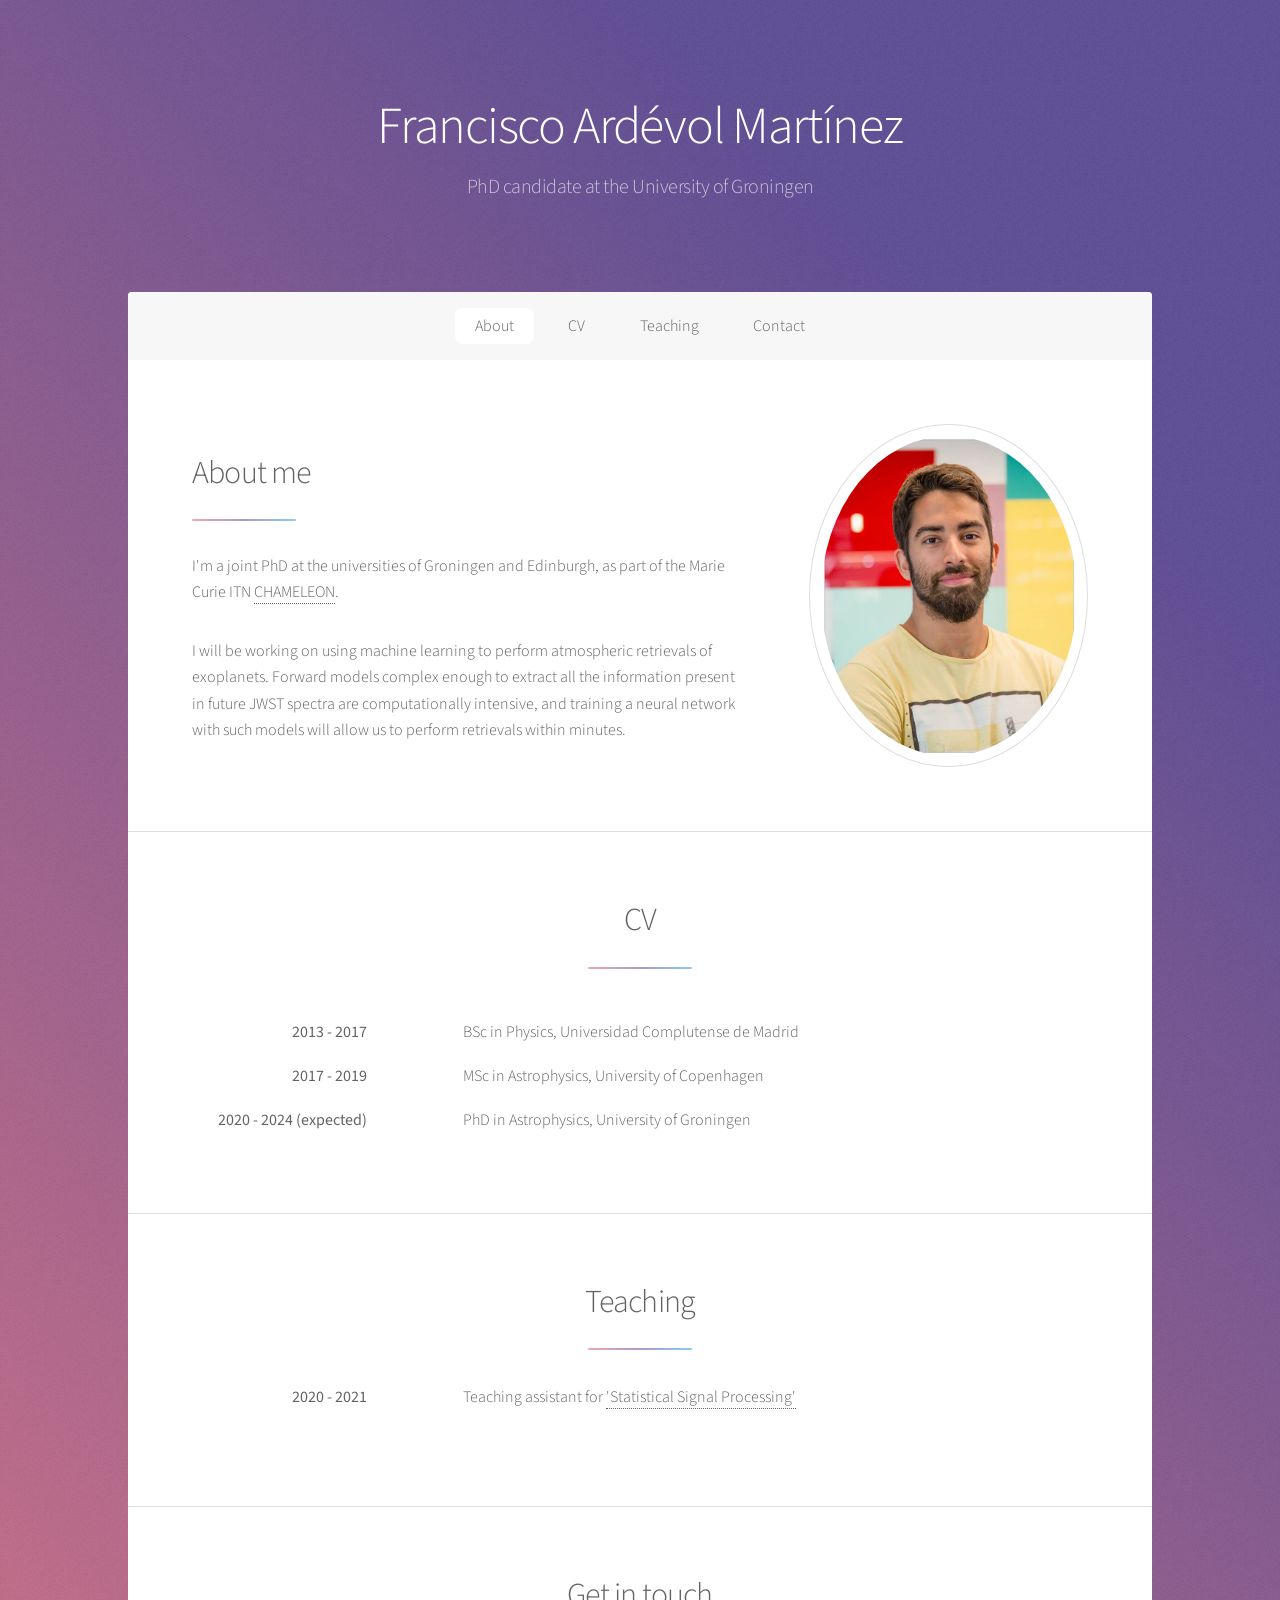
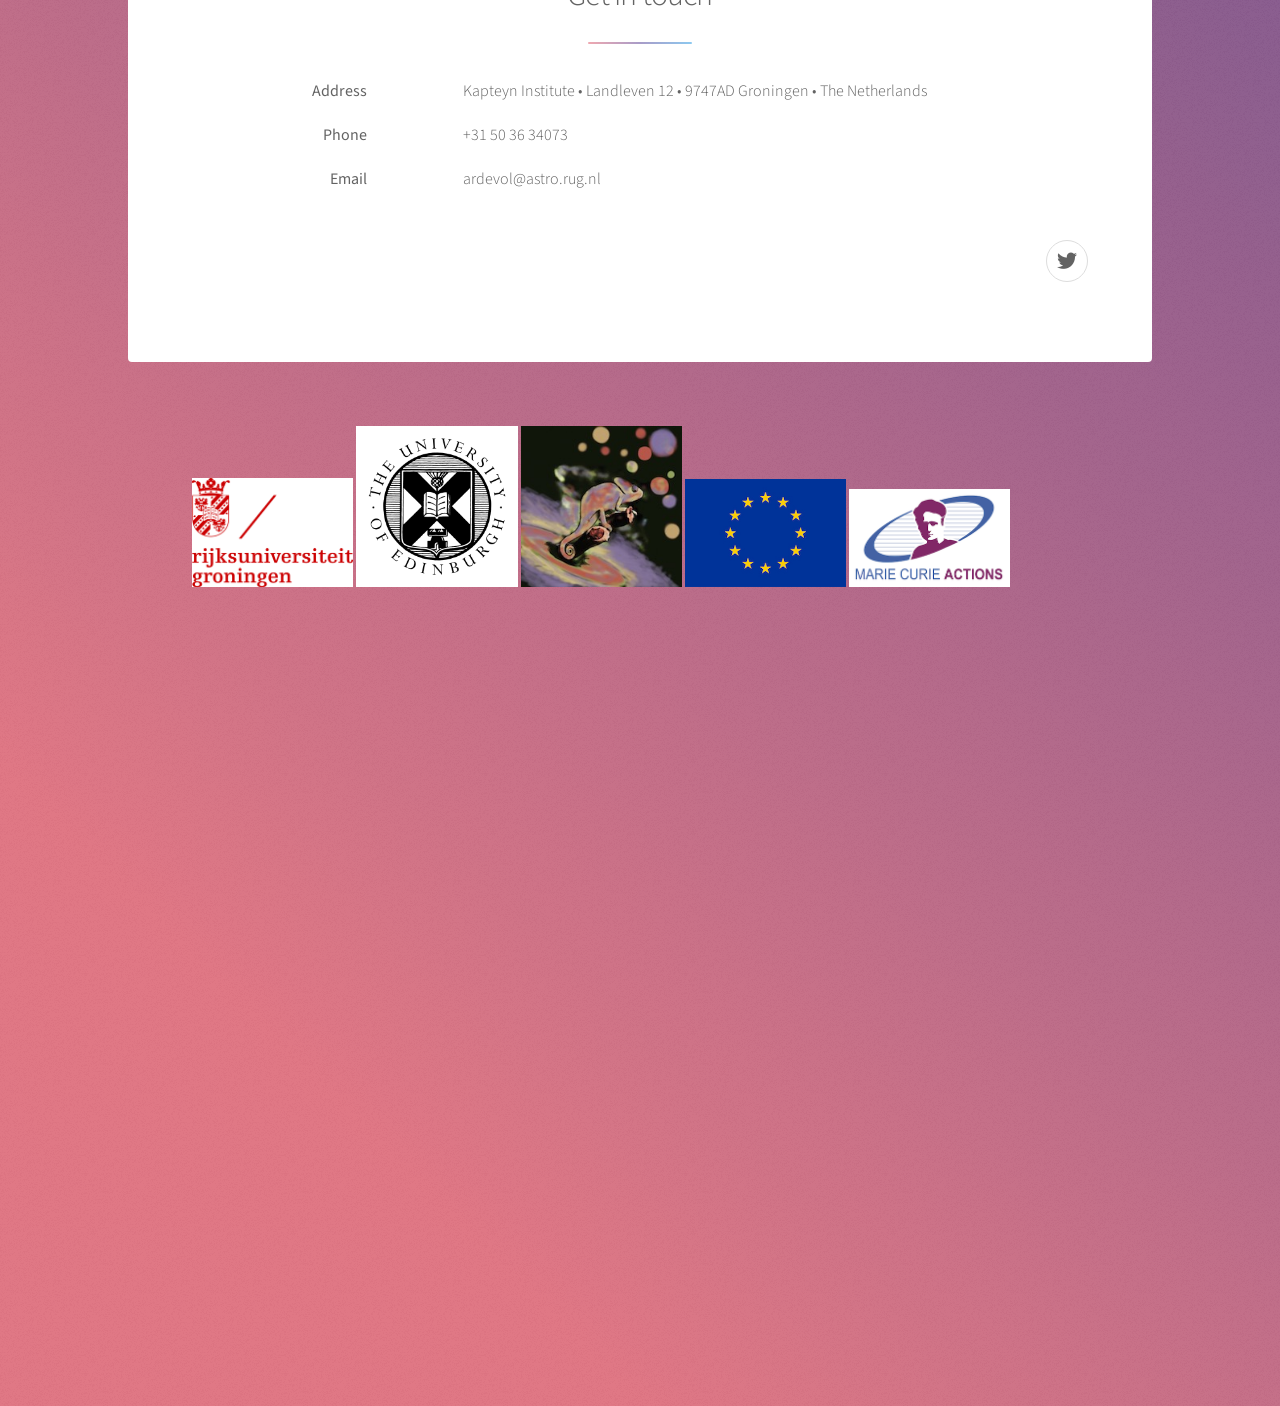
==== commit d12a4a74: "Version 1.0" ====
--- a/index.html
+++ b/index.html
@@ -19,7 +19,6 @@
 
 				<!-- Header -->
 					<header id="header" class="alt">
-						<span class="logo"><img src="images/logo.svg" alt="" /></span>
 						<h1>Francisco Ardévol Martínez</h1>
 						<p>PhD candidate at the University of Groningen<br />
 						</p>
@@ -57,32 +56,24 @@
 								<header class="major">
 									<h2>CV</h2>
 								</header>
-									<table>
-                                        <tr>
-                                            <td><b>2013 - 2017</b></td>
-                                            <td>BSc in Physics, Universidad Complutense de Madrid</td>
-                                        </tr>
-                                        <tr>
-                                            <td><b>2017 - 2019</b></td>
-                                            <td>MSc in Astrophysics, University of Copenhagen</td>
-                                        </tr>
-                                        <tr>
-                                            <td><b>2020 - 2024 (expected)</b></td>
-                                            <td>PhD in Astrophysics, University of Groningen</td>
-                                        </tr>
-                                </table>
+                                <dl class="alt" align="justify">
+											<dt align="center">2013 - 2017</dt>
+											<dd align="left">BSc in Physics, Universidad Complutense de Madrid</dd>
+											<dt>2017 - 2019</dt>
+											<dd align="left">MSc in Astrophysics, University of Copenhagen</dd>
+											<dt>2020 - 2024 (expected)</dt>
+											<dd>PhD in Astrophysics, University of Groningen</dd>
+										</dl>
 							</section>
 
 						<!-- Teaching -->
 							<section id="second" class="main special">
 								<header class="major">
 									<h2>Teaching</h2>
-									<table>
-                                        <tr>
-                                            <td><b>2020 - 2021</b></td>
-                                            <td>TA for <a href="https://www.rug.nl/ocasys/rug/vak/show?code=WMAS011-05">'Statistical Signal Processing'</a></td>
-                                        </tr>
-                                    </table>
+                                    <dl class="alt" align="justify">
+											<dt>2020 - 2021</dt>
+											<dd align="left">Teaching assistant for <a href="https://www.rug.nl/ocasys/rug/vak/show?code=WMAS011-05">'Statistical Signal Processing'</a></dd>
+										</dl>
 								</header>
 							</section>
 
@@ -90,33 +81,44 @@
 							<section id="cta" class="main special">
 								<header class="major">
 									<h2>Get in touch</h2>
-										<dl class="alt">
+										<dl class="alt" align="justify">
 											<dt align="center">Address</dt>
-											<dd>Kapteyn Institute &bull; Landleven 12 &bull; 9747AD Groningen &bull; The Netherlands</dd>
+											<dd align="left">Kapteyn Institute &bull; Landleven 12  &bull; 9747AD Groningen &bull; The Netherlands</dd>
 											<dt>Phone</dt>
-											<dd>+31 50 36 34073</dd>
+											<dd align="left">+31 50 36 34073</dd>
 											<dt>Email</dt>
 											<dd>ardevol@astro.rug.nl</dd>
 										</dl>
-										<ul class="icons">
+										<ul class="icons" align="right">
 											<li><a href="https://twitter.com/franciscoarmar" class="icon brands fa-twitter alt"><span class="label">Twitter</span></a></li>
 										</ul>
 								</header>
-								<footer class="major">
-									<ul class="actions special">
-										<li><a href="generic.html" class="button primary">Get Started</a></li>
-										<li><a href="generic.html" class="button">Learn More</a></li>
-									</ul>
-								</footer>
 							</section>
 
 					</div>
 
 				<!-- Footer -->
 					<footer id="footer">
-						<img src="images/chameleon-logo-200.jpg" alt="CHAMELEON" style="scale=0.1;"/>
-                        <img src="images/eu-flag-300.jpg" alt="EU" style="width:500px;height:600px;"/>
-                        <img src="images/marie-curie-logo-329.png" alt="MC ITN" style="width:500px;height:600px;"/>
+                        <div style="height:100vh;width:87vw" id="banner">
+                            <div class="inline-block">
+                                <img style="width:100%;height: 100%;" src ="images/rugr_logonlv_rood_rgb.jpg">
+                            </div>
+
+                            <div class="inline-block">
+                                <img style="width: 100%; height: 100%;" src ="images/avatar-roundel-blackonwhite.png">
+                            </div>
+                            <div class="inline-block">
+                                <img style="width: 100%; height: 100%;" src ="images/chameleon-logo-200.jpg">
+                            </div>
+                            <div class="inline-block">
+                                <img style="width: 100%; height: 100%;" src ="images/eu-flag-300.jpg">
+                            </div>
+                            <div class="inline-block">
+                                <img style="width: 100%; height: 100%;" src ="images/marie-curie-logo-329.png">
+                            </div>
+                        </div>
+                            
+                            
 					</footer>
 
 			</div>
--- a/assets/css/main.css
+++ b/assets/css/main.css
@@ -55,10 +55,37 @@
 	-webkit-text-size-adjust: none;
 }
 
+.inline-block {
+    display: inline-block;
+    max-width: 18%;
+    margin: 0 0%;
+}
+
 mark {
 	background-color: transparent;
 	color: inherit;
 }
+
+dl {
+    display: flex;
+    flex-flow:row wrap;
+    margin-left: 120px;
+  }
+dt {
+    flex-basis: 20%;
+    padding: 2px 4px;
+    text-align: right;
+    margin-right: 120px;
+  }
+.dl-horizontal dd {
+    margin-left: -180px;
+  }
+dd {
+    flex-basis:60%;
+    flex-grow: 0;
+    padding: 2px 4px;
+    text-align: left;
+  }
 
 input::-moz-focus-inner {
 	border: 0;
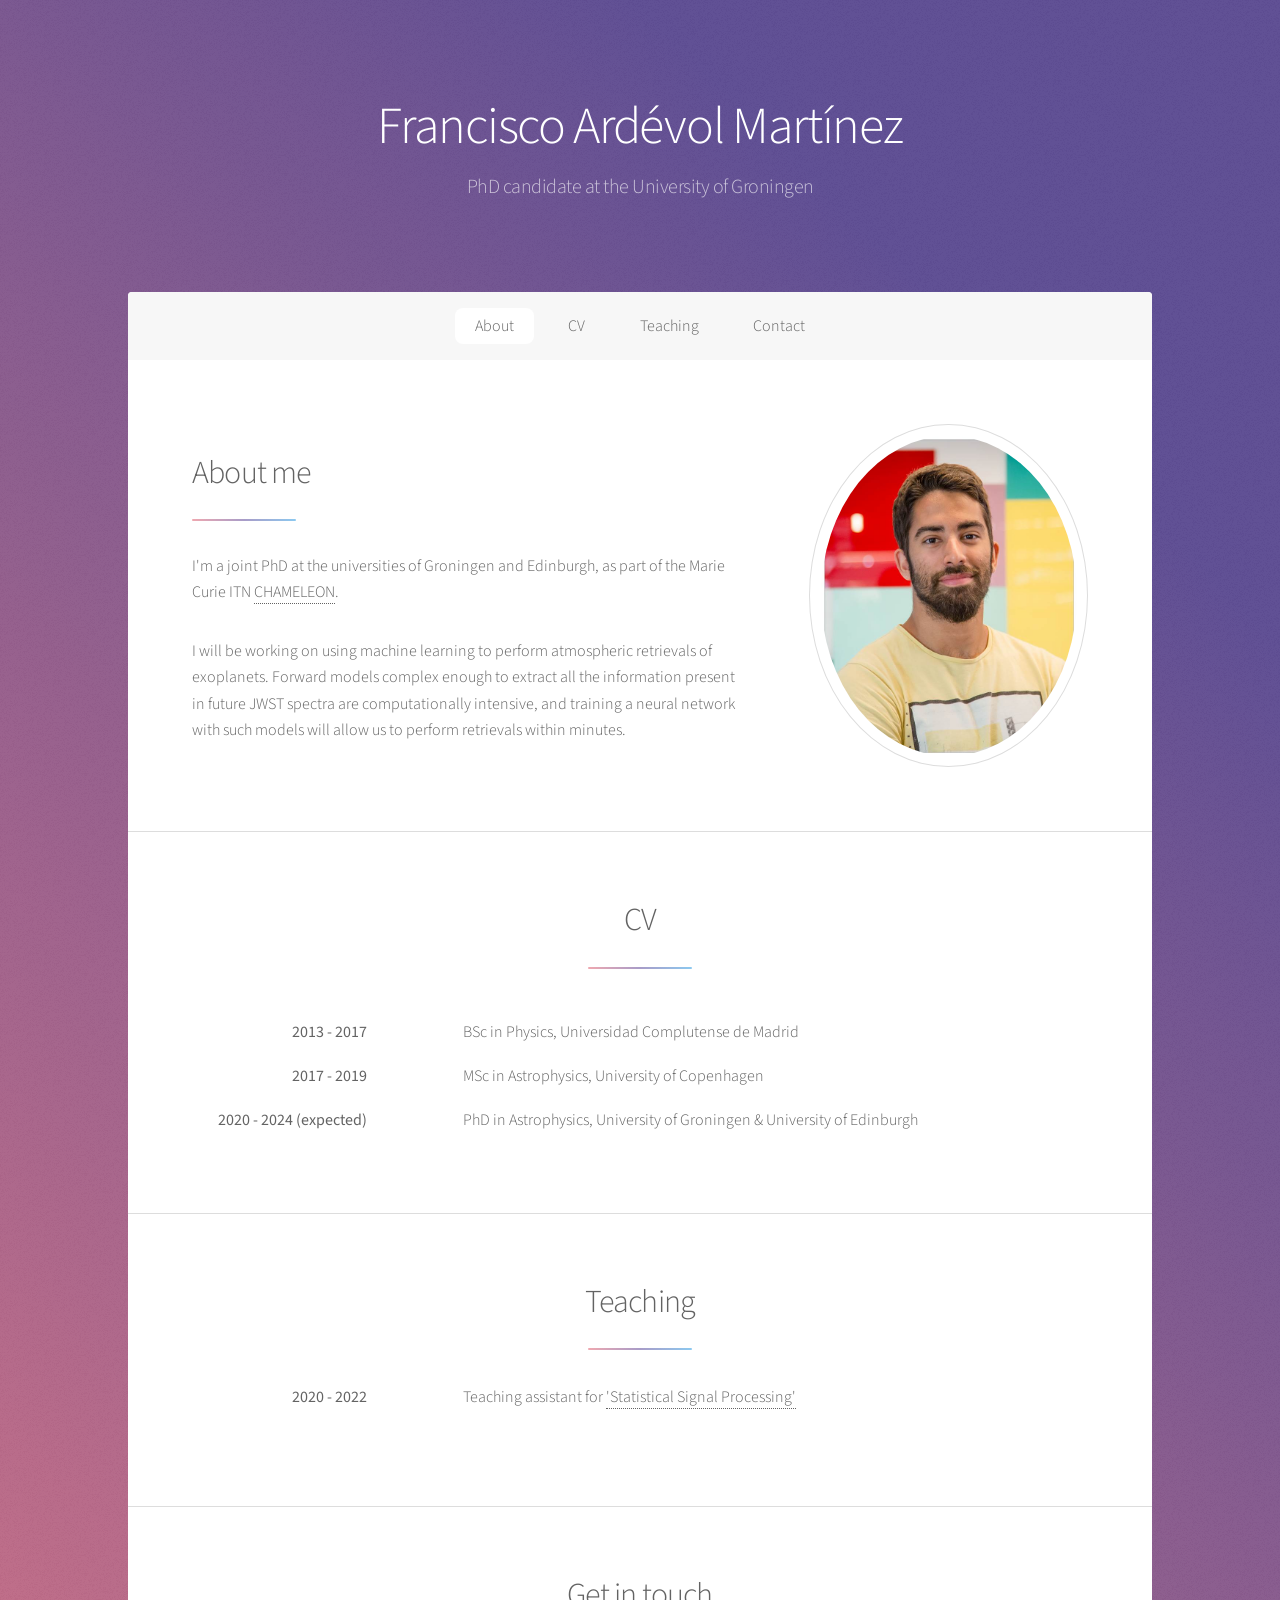
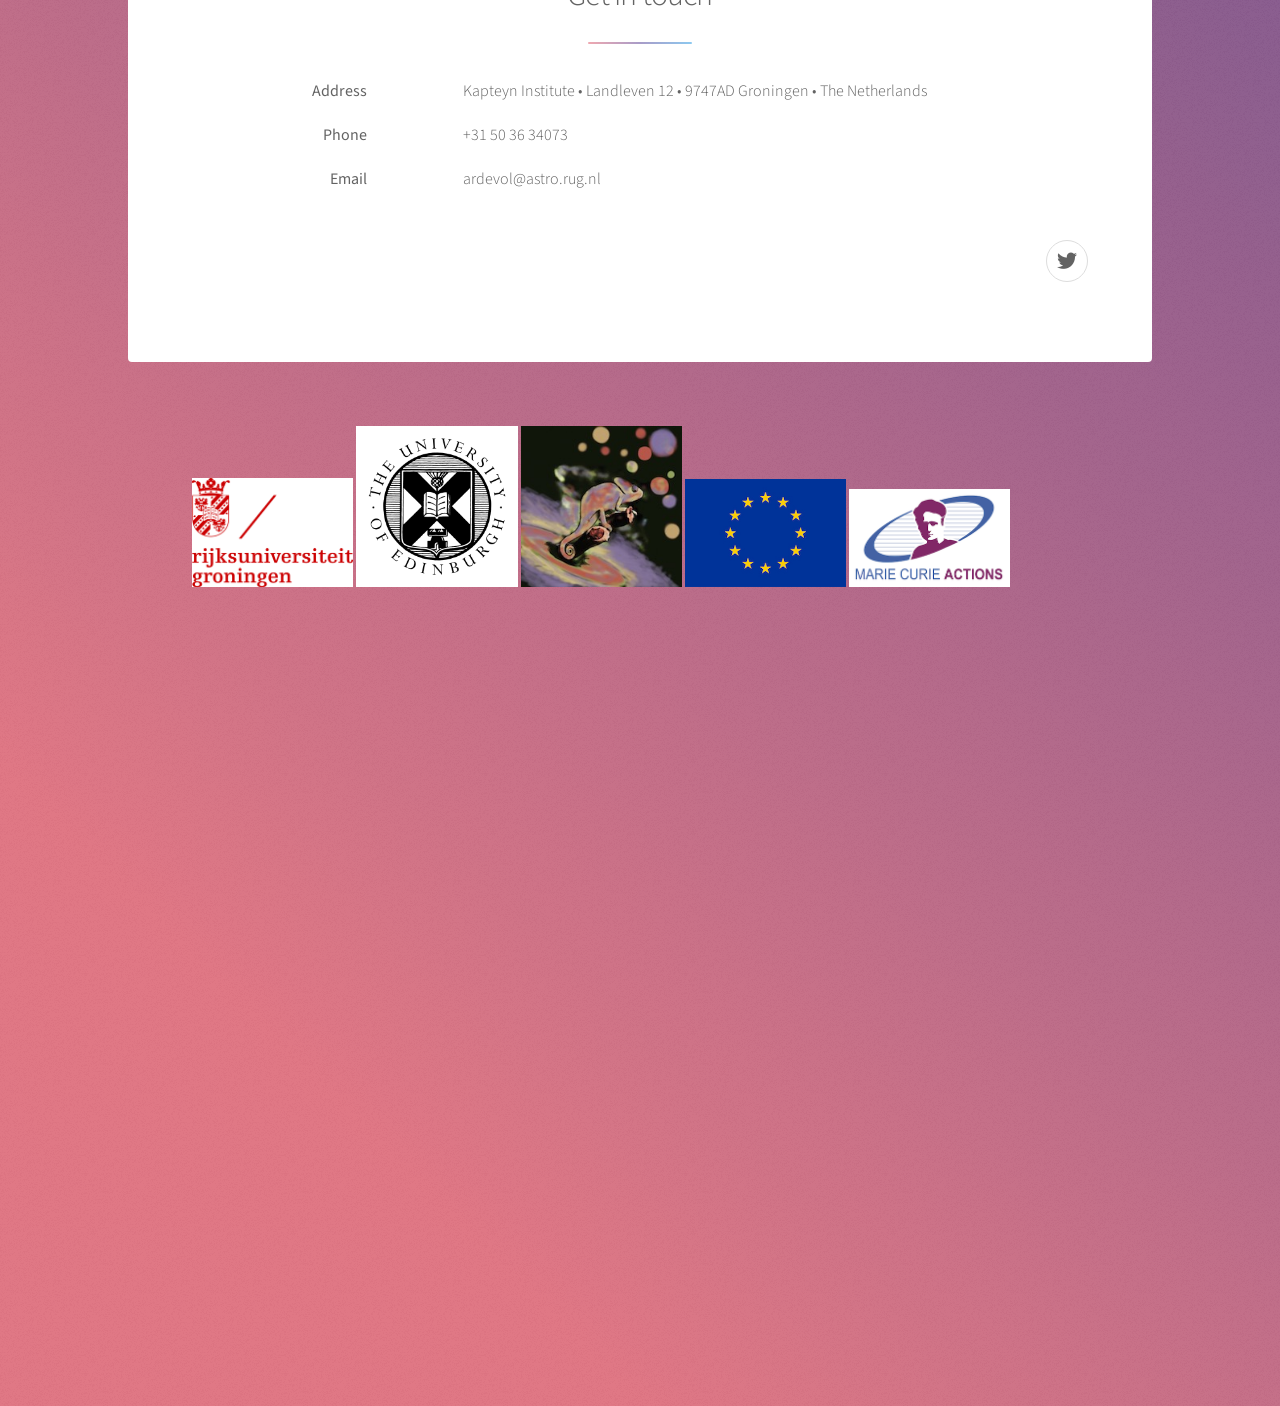
==== commit 9952dced: "Update index.html" ====
--- a/index.html
+++ b/index.html
@@ -62,7 +62,7 @@
 											<dt>2017 - 2019</dt>
 											<dd align="left">MSc in Astrophysics, University of Copenhagen</dd>
 											<dt>2020 - 2024 (expected)</dt>
-											<dd>PhD in Astrophysics, University of Groningen</dd>
+											<dd>PhD in Astrophysics, University of Groningen & University of Edinburgh</dd>
 										</dl>
 							</section>
 
@@ -71,7 +71,7 @@
 								<header class="major">
 									<h2>Teaching</h2>
                                     <dl class="alt" align="justify">
-											<dt>2020 - 2021</dt>
+											<dt>2020 - 2022</dt>
 											<dd align="left">Teaching assistant for <a href="https://www.rug.nl/ocasys/rug/vak/show?code=WMAS011-05">'Statistical Signal Processing'</a></dd>
 										</dl>
 								</header>
@@ -133,4 +133,4 @@
 			<script src="assets/js/main.js"></script>
 
 	</body>
-</html>+</html>
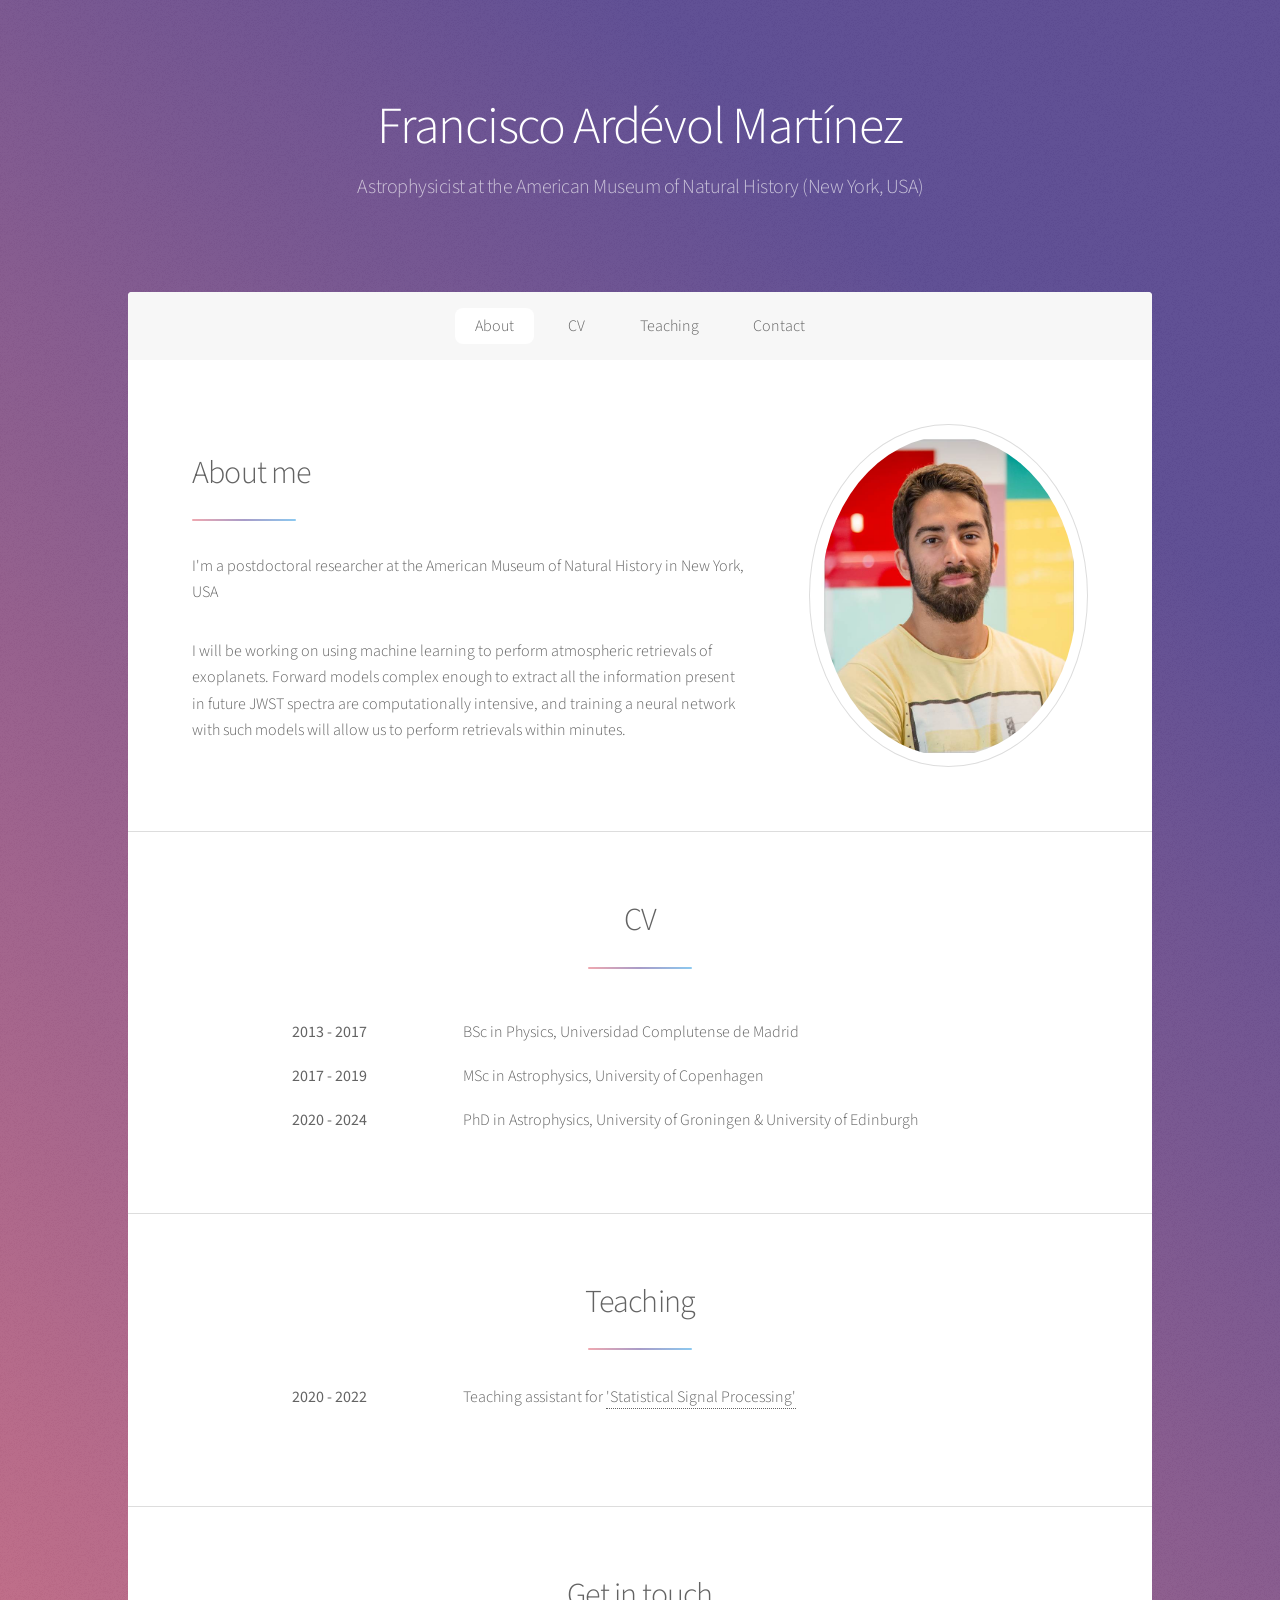
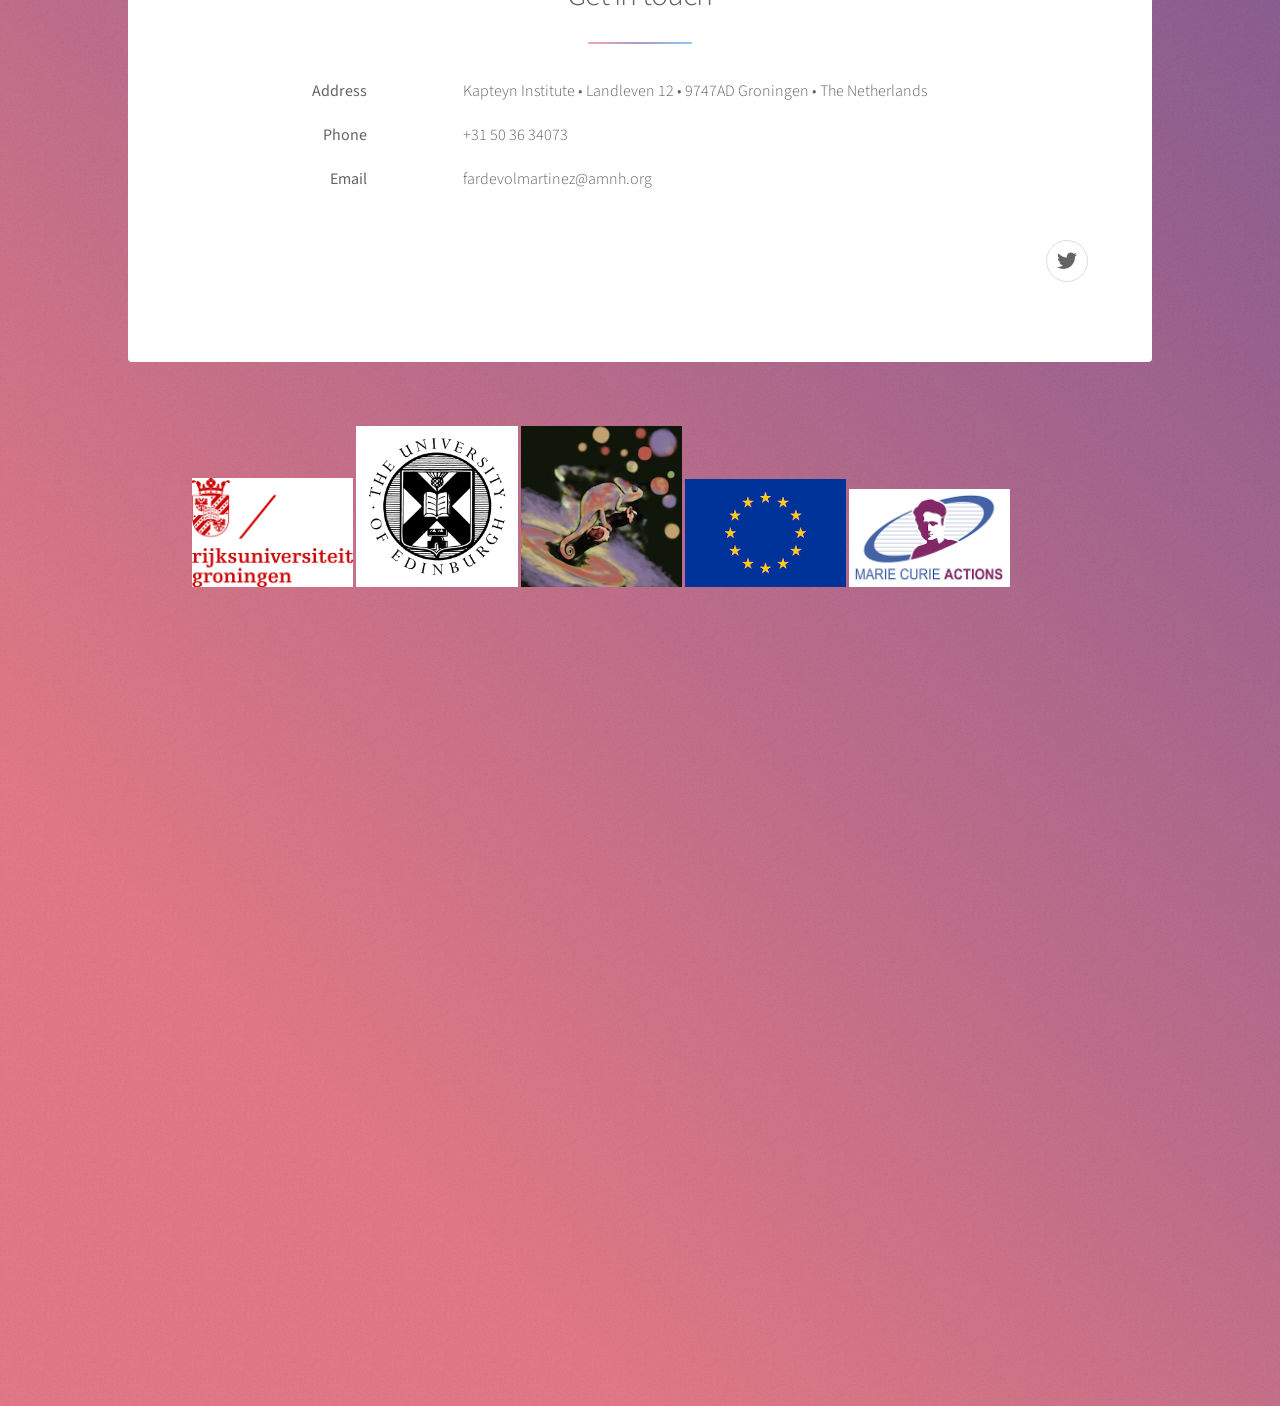
==== commit dab698fa: "Update index.html" ====
--- a/index.html
+++ b/index.html
@@ -20,7 +20,7 @@
 				<!-- Header -->
 					<header id="header" class="alt">
 						<h1>Francisco Ardévol Martínez</h1>
-						<p>PhD candidate at the University of Groningen<br />
+						<p>Astrophysicist at the American Museum of Natural History (New York, USA)<br />
 						</p>
 					</header>
 
@@ -44,7 +44,7 @@
 										<header class="major">
 											<h2>About me</h2>
 										</header>
-										<p>I'm a joint PhD at the universities of Groningen and Edinburgh, as part of the Marie Curie ITN <a href="https://chameleon.wp.st-andrews.ac.uk/">CHAMELEON</a>.</p>
+										<p>I'm a postdoctoral researcher at the American Museum of Natural History in New York, USA</p>
 										<p> I will be working on using machine learning to perform atmospheric retrievals of exoplanets. Forward models complex enough to extract all the information present in future JWST spectra are computationally intensive, and training a neural network with such models will allow us to perform retrievals within minutes.</p>
 									</div>
 									<span class="image"><img src="images/me.jpg" alt="Francisco Ardevol Martinez" /></span>
@@ -61,7 +61,7 @@
 											<dd align="left">BSc in Physics, Universidad Complutense de Madrid</dd>
 											<dt>2017 - 2019</dt>
 											<dd align="left">MSc in Astrophysics, University of Copenhagen</dd>
-											<dt>2020 - 2024 (expected)</dt>
+											<dt>2020 - 2024</dt>
 											<dd>PhD in Astrophysics, University of Groningen & University of Edinburgh</dd>
 										</dl>
 							</section>
@@ -87,7 +87,7 @@
 											<dt>Phone</dt>
 											<dd align="left">+31 50 36 34073</dd>
 											<dt>Email</dt>
-											<dd>ardevol@astro.rug.nl</dd>
+											<dd>fardevolmartinez@amnh.org</dd>
 										</dl>
 										<ul class="icons" align="right">
 											<li><a href="https://twitter.com/franciscoarmar" class="icon brands fa-twitter alt"><span class="label">Twitter</span></a></li>
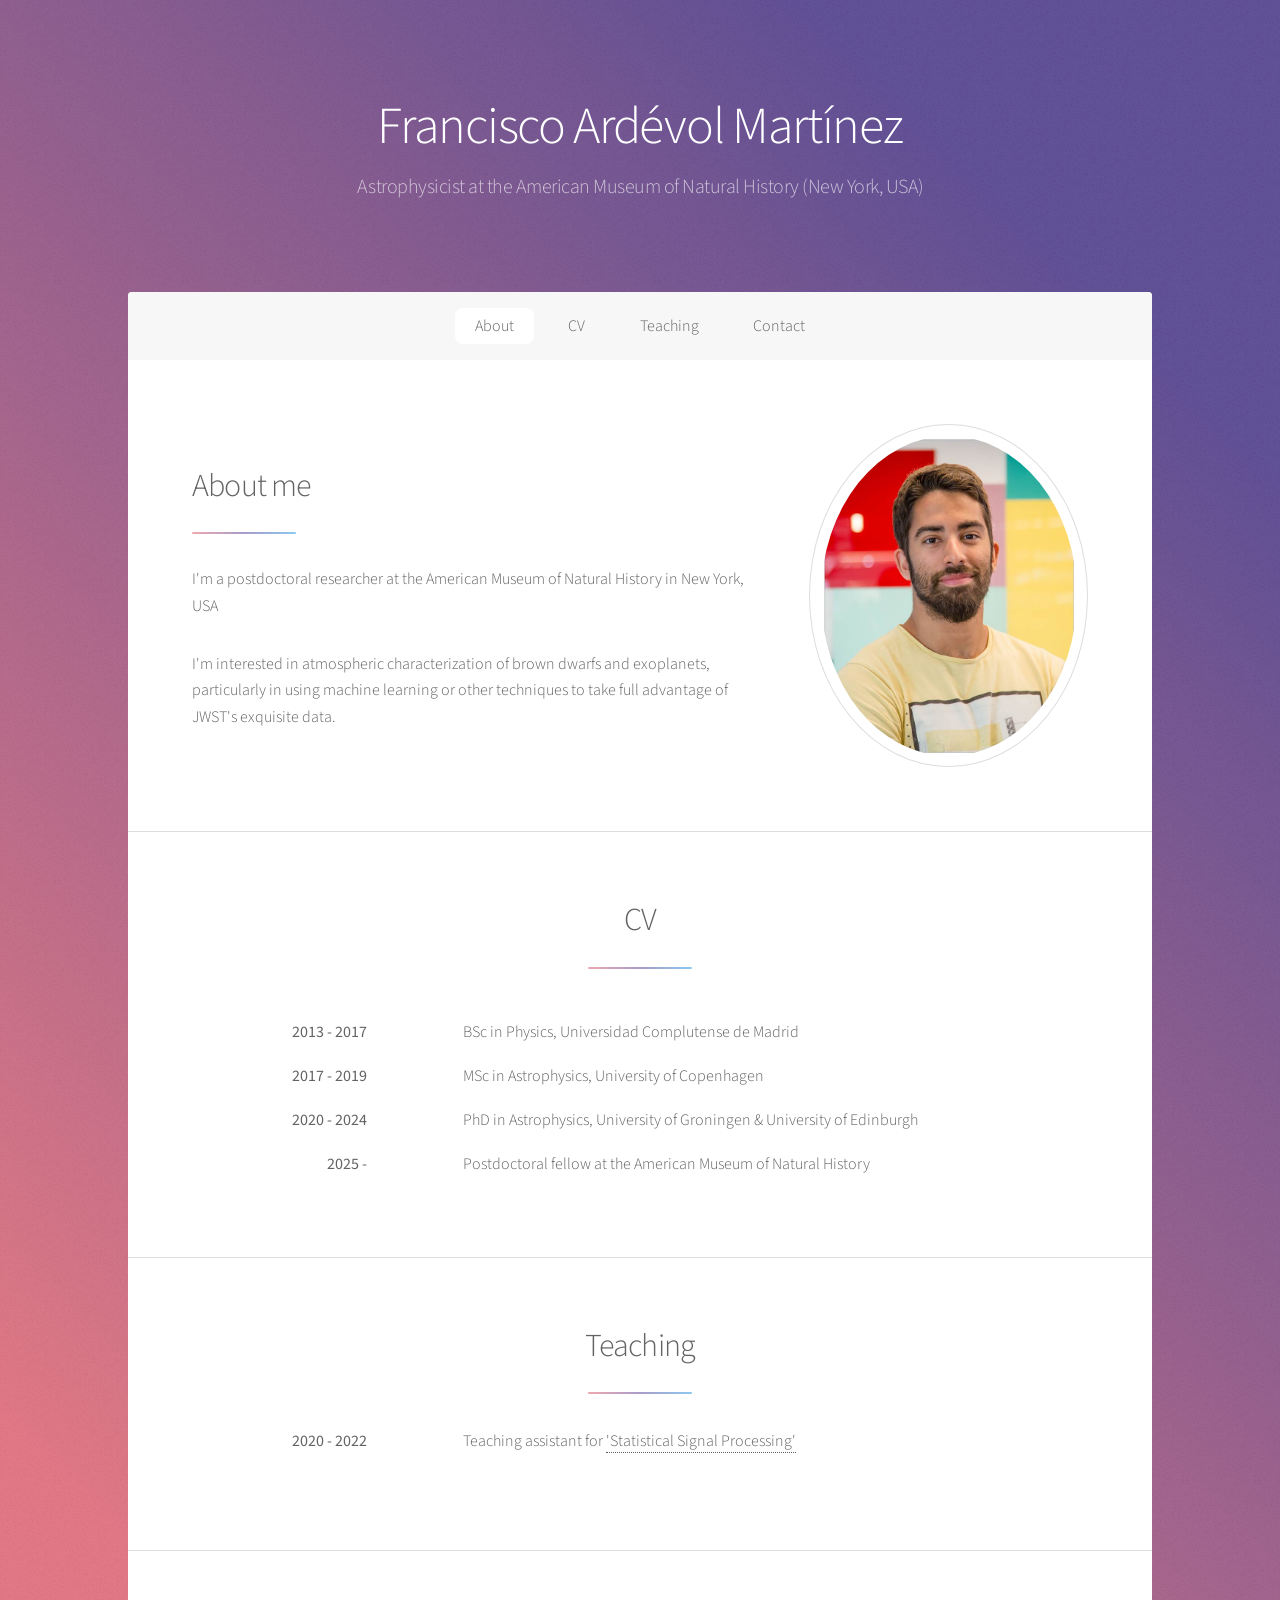
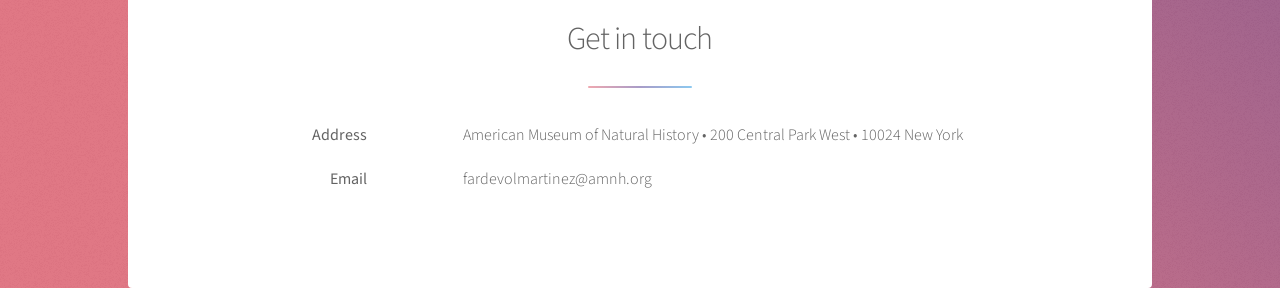
==== commit 761cc0ce: "updated" ====
--- a/index.html
+++ b/index.html
@@ -10,6 +10,7 @@
 		<meta charset="utf-8" />
 		<meta name="viewport" content="width=device-width, initial-scale=1, user-scalable=no" />
 		<link rel="stylesheet" href="assets/css/main.css" />
+		<link rel="canonical" href="https://thisexoplanetdoesnotexist.com/">
 		<noscript><link rel="stylesheet" href="assets/css/noscript.css" /></noscript>
 	</head>
 	<body class="is-preload">
@@ -45,7 +46,10 @@
 											<h2>About me</h2>
 										</header>
 										<p>I'm a postdoctoral researcher at the American Museum of Natural History in New York, USA</p>
-										<p> I will be working on using machine learning to perform atmospheric retrievals of exoplanets. Forward models complex enough to extract all the information present in future JWST spectra are computationally intensive, and training a neural network with such models will allow us to perform retrievals within minutes.</p>
+										<p> I'm interested in atmospheric characterization of brown dwarfs and exoplanets,
+											particularly in using machine learning or other techniques to take full advantage
+											of JWST's exquisite data. 
+										</p>
 									</div>
 									<span class="image"><img src="images/me.jpg" alt="Francisco Ardevol Martinez" /></span>
 								</div>
@@ -63,6 +67,8 @@
 											<dd align="left">MSc in Astrophysics, University of Copenhagen</dd>
 											<dt>2020 - 2024</dt>
 											<dd>PhD in Astrophysics, University of Groningen & University of Edinburgh</dd>
+											<dt>2025 - </dt>
+											<dd>Postdoctoral fellow at the American Museum of Natural History</dd>
 										</dl>
 							</section>
 
@@ -83,43 +89,16 @@
 									<h2>Get in touch</h2>
 										<dl class="alt" align="justify">
 											<dt align="center">Address</dt>
-											<dd align="left">Kapteyn Institute &bull; Landleven 12  &bull; 9747AD Groningen &bull; The Netherlands</dd>
-											<dt>Phone</dt>
-											<dd align="left">+31 50 36 34073</dd>
+											<dd align="left">American Museum of Natural History &bull; 200 Central Park West  &bull; 10024 New York</dd>
 											<dt>Email</dt>
 											<dd>fardevolmartinez@amnh.org</dd>
 										</dl>
-										<ul class="icons" align="right">
-											<li><a href="https://twitter.com/franciscoarmar" class="icon brands fa-twitter alt"><span class="label">Twitter</span></a></li>
-										</ul>
 								</header>
 							</section>
 
 					</div>
 
-				<!-- Footer -->
-					<footer id="footer">
-                        <div style="height:100vh;width:87vw" id="banner">
-                            <div class="inline-block">
-                                <img style="width:100%;height: 100%;" src ="images/rugr_logonlv_rood_rgb.jpg">
-                            </div>
-
-                            <div class="inline-block">
-                                <img style="width: 100%; height: 100%;" src ="images/avatar-roundel-blackonwhite.png">
-                            </div>
-                            <div class="inline-block">
-                                <img style="width: 100%; height: 100%;" src ="images/chameleon-logo-200.jpg">
-                            </div>
-                            <div class="inline-block">
-                                <img style="width: 100%; height: 100%;" src ="images/eu-flag-300.jpg">
-                            </div>
-                            <div class="inline-block">
-                                <img style="width: 100%; height: 100%;" src ="images/marie-curie-logo-329.png">
-                            </div>
-                        </div>
-                            
-                            
-					</footer>
+			
 
 			</div>
 
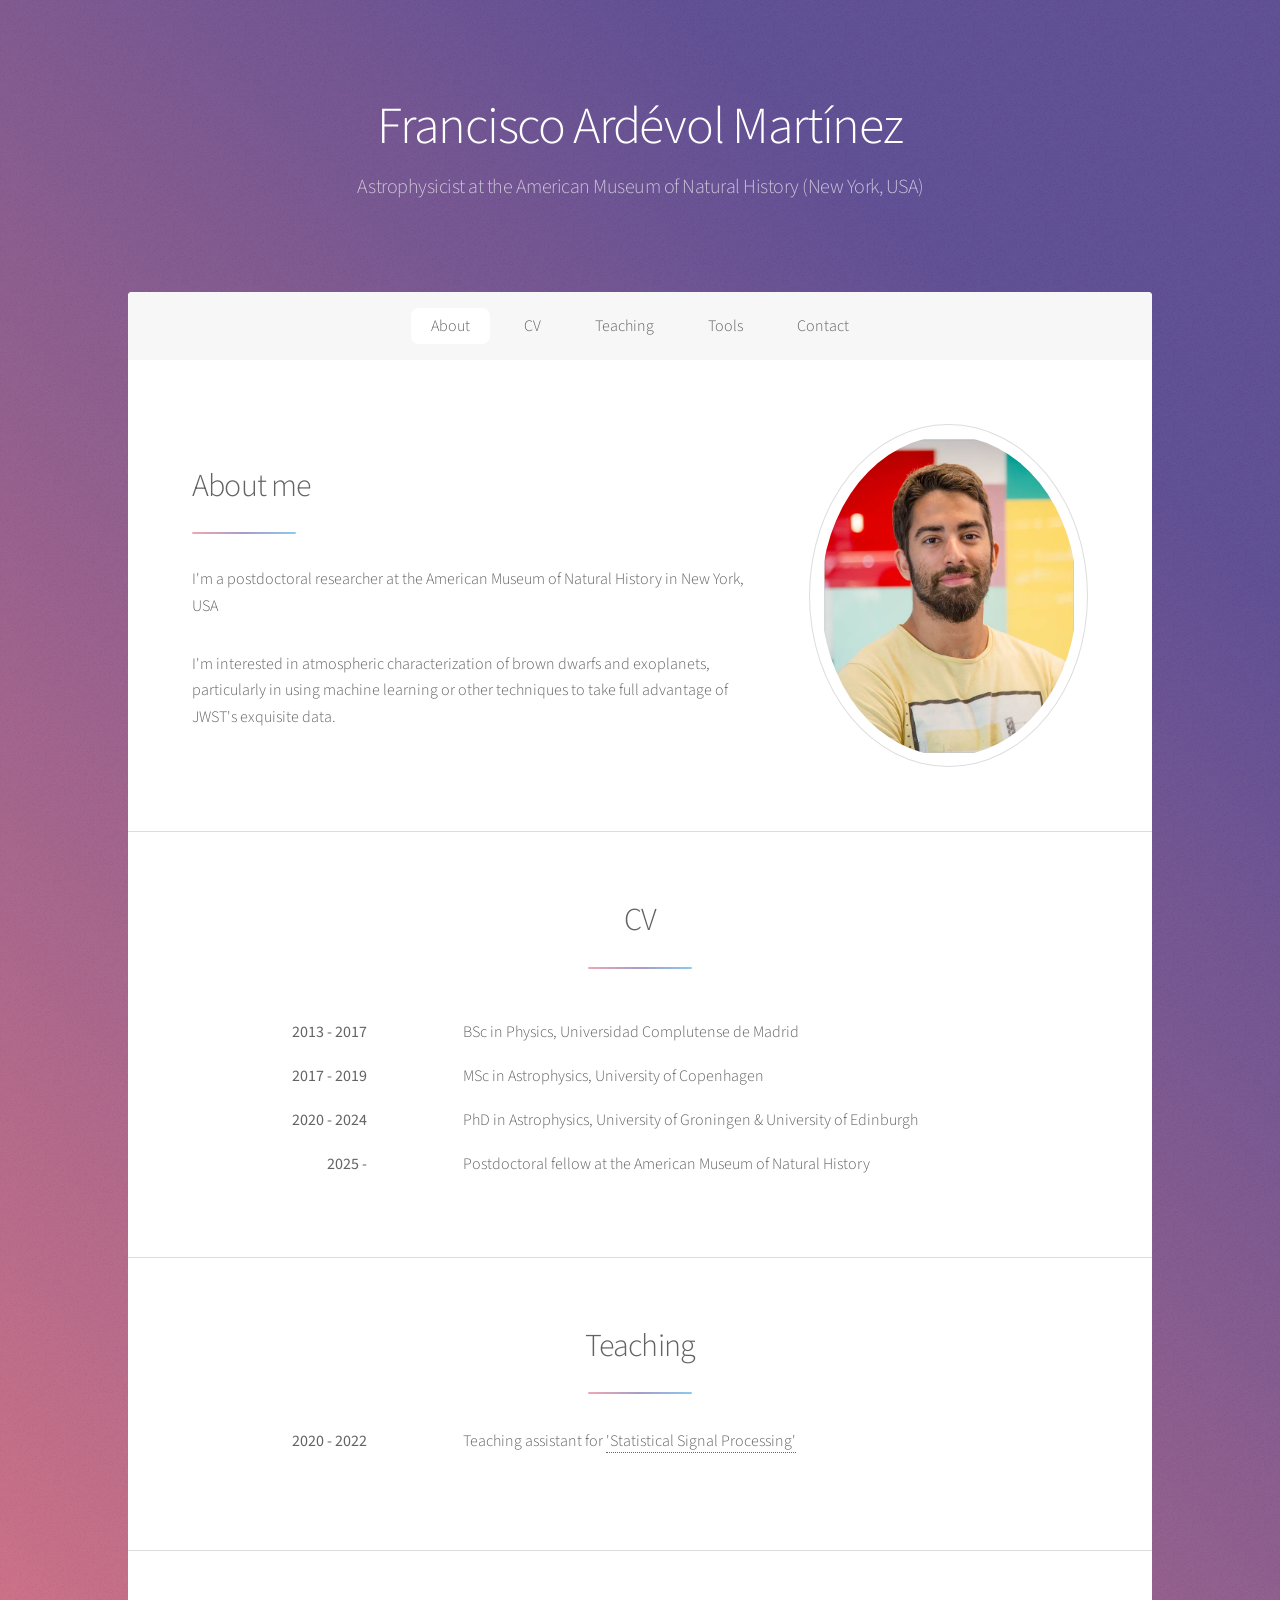
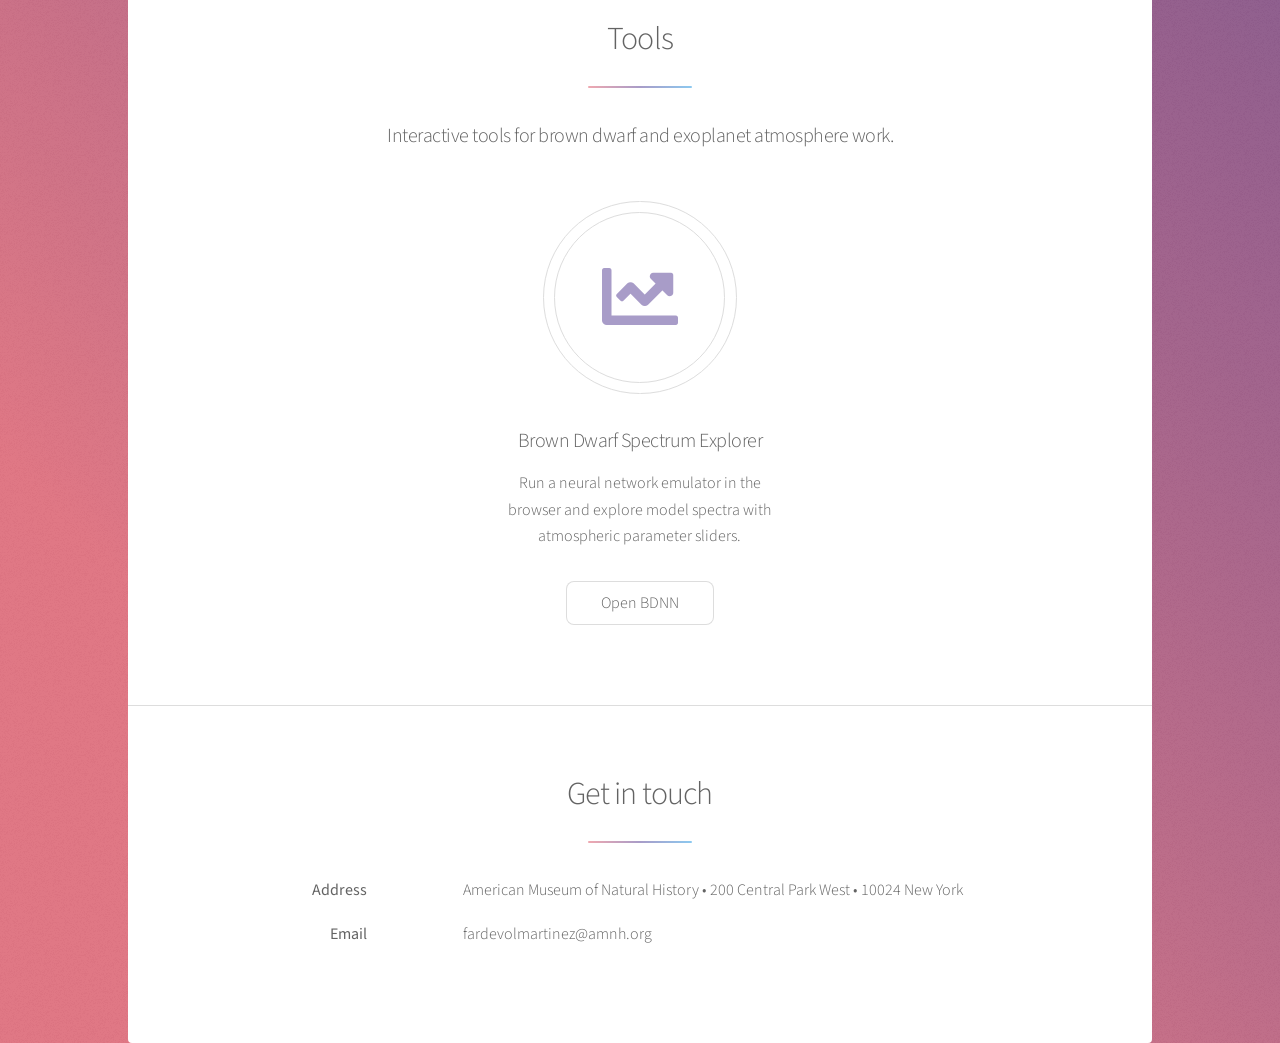
==== commit 2a1b8009: "Add BDNN spectrum explorer" ====
--- a/index.html
+++ b/index.html
@@ -31,6 +31,7 @@
 							<li><a href="#intro" class="active">About</a></li>
 							<li><a href="#first">CV</a></li>
 							<li><a href="#second">Teaching</a></li>
+							<li><a href="#tools">Tools</a></li>
 							<li><a href="#cta">Contact</a></li>
 						</ul>
 					</nav>
@@ -83,6 +84,22 @@
 								</header>
 							</section>
 
+						<!-- Tools -->
+							<section id="tools" class="main special">
+								<header class="major">
+									<h2>Tools</h2>
+									<p>Interactive tools for brown dwarf and exoplanet atmosphere work.</p>
+								</header>
+								<ul class="features">
+									<li>
+										<span class="icon solid major style3 fa-chart-line"></span>
+										<h3>Brown Dwarf Spectrum Explorer</h3>
+										<p>Run a neural network emulator in the browser and explore model spectra with atmospheric parameter sliders.</p>
+										<a href="bdnn/" class="button">Open BDNN</a>
+									</li>
+								</ul>
+							</section>
+
 						<!-- Contact -->
 							<section id="cta" class="main special">
 								<header class="major">
